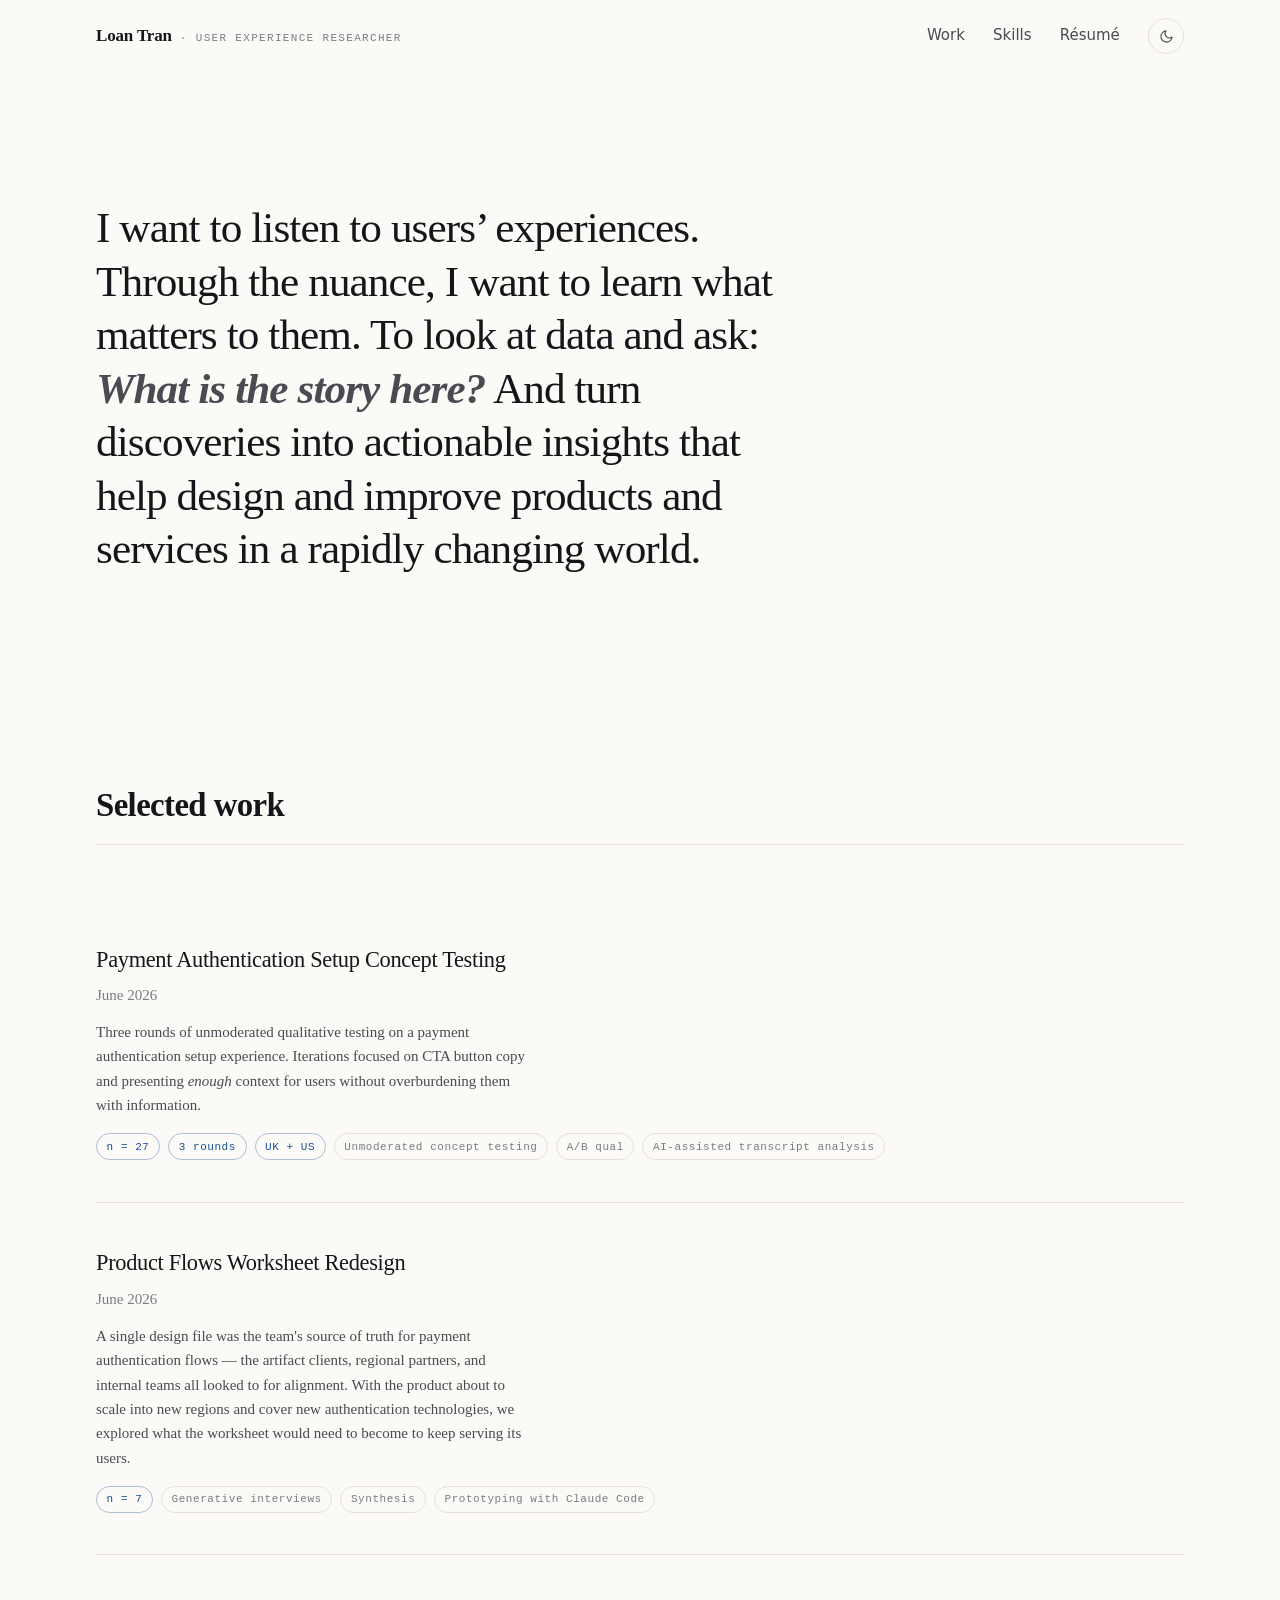
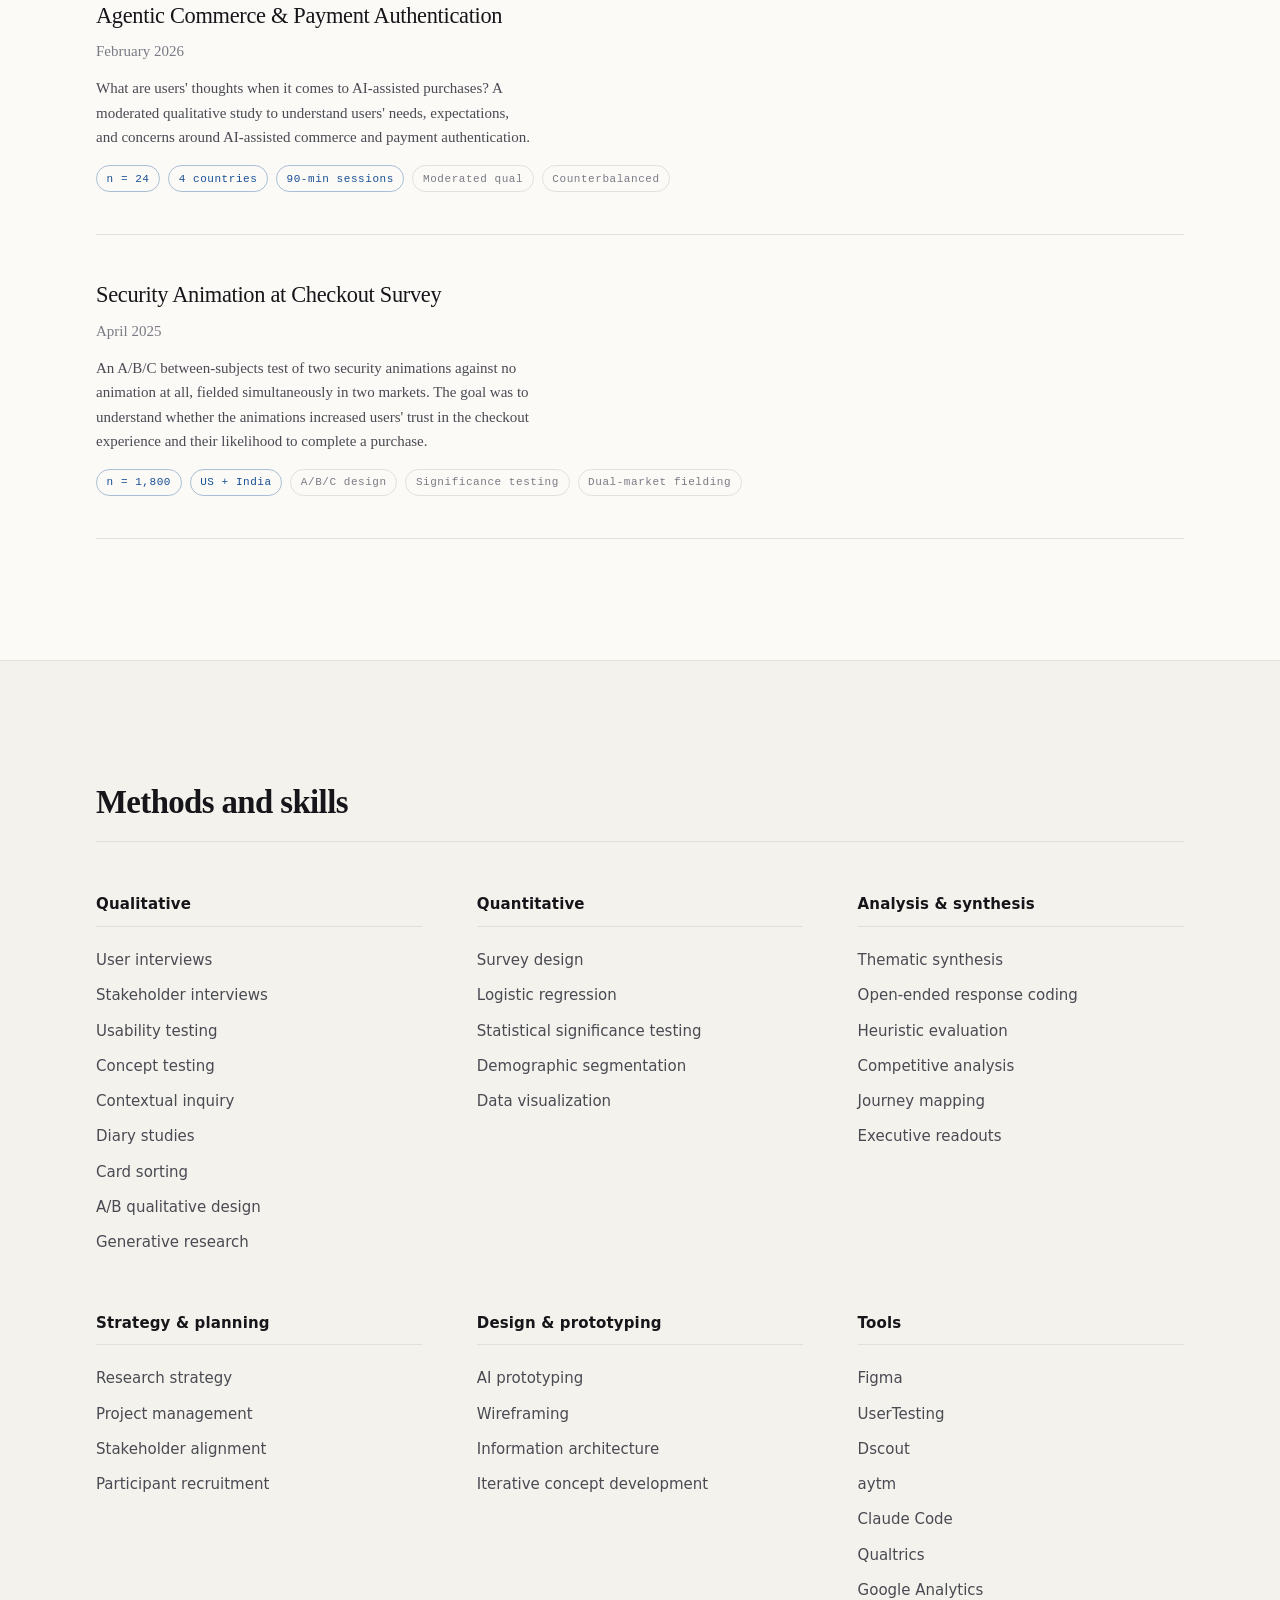
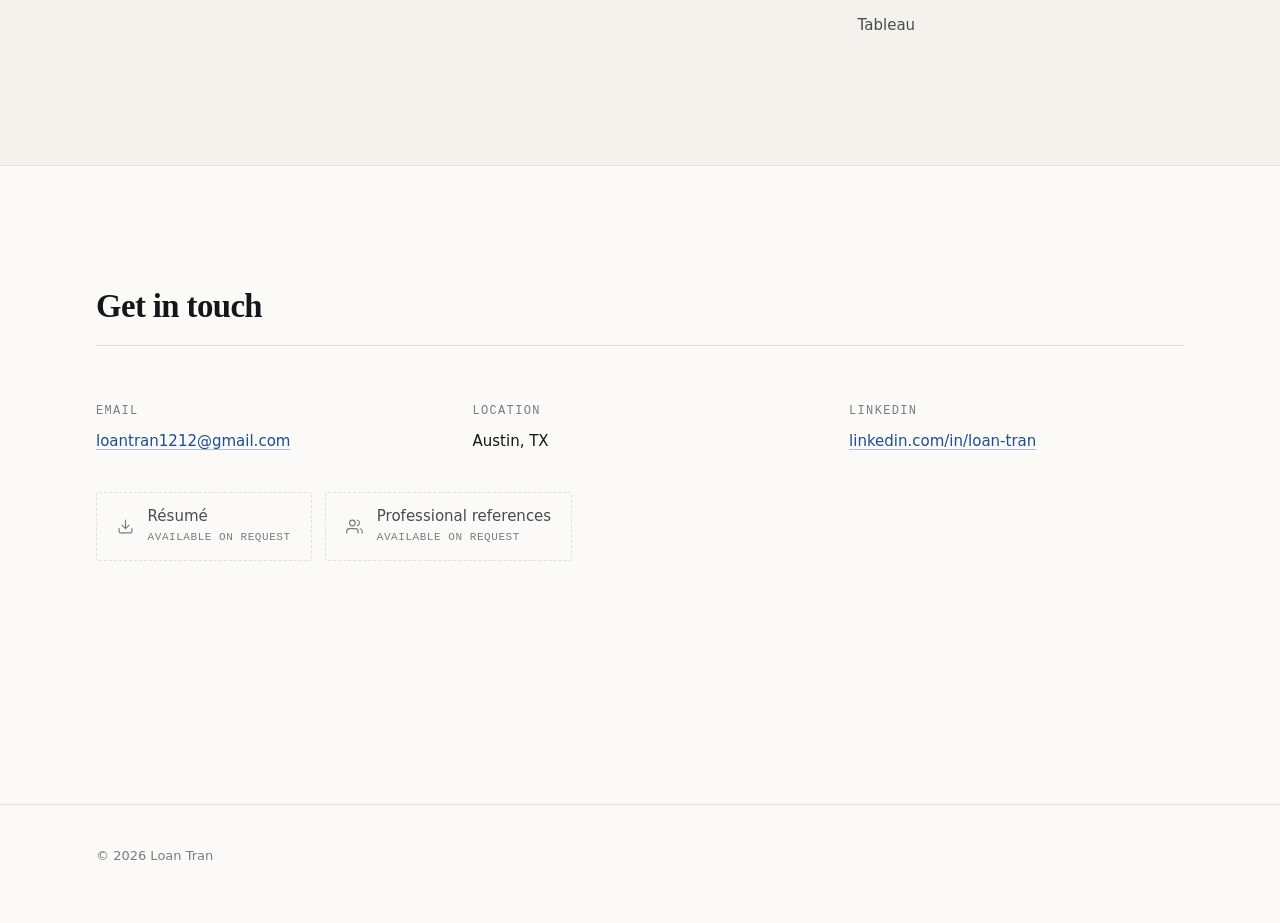
==== index.html @ 32abda62 "Promote v2 to the root and retire the v2 folder The site now serves what was v2. Only two files carr" ====
<!doctype html>
<html lang="en">
<head>
<meta charset="utf-8">
<meta name="viewport" content="width=device-width, initial-scale=1">
<title>Loan Tran — UX Researcher</title>
<meta name="description" content="UX researcher working on payment authentication, consumer trust, and AI-assisted commerce. Selected studies.">
<meta name="robots" content="noindex, nofollow">
<meta name="color-scheme" content="light dark">
<meta property="og:title" content="Loan Tran — UX Researcher">
<meta property="og:description" content="UX researcher working on payment authentication, consumer trust, and AI-assisted commerce.">
<meta property="og:type" content="website">
<link rel="stylesheet" href="assets/css/style.css?v=19">
<script>
  // Applied before first paint so the theme never flashes.
  try {
    var t = localStorage.getItem("portfolio-theme");
    if (t) document.documentElement.setAttribute("data-theme", t);
  } catch (e) {}
</script>
</head>
<body>

<a class="skip-link" href="#main">Skip to content</a>

<header class="site-header">
  <div class="wrap site-header__inner">
    <a class="wordmark" href="index.html">Loan Tran<span>User Experience Researcher</span></a>
    <nav class="site-nav" aria-label="Primary">
      <span class="site-nav__links">
        <a href="#work">Work</a>
        <a href="#skills">Skills</a>
      </span>
      <a class="nav-download" href="#contact">
        Résumé
      </a>
      <button class="theme-toggle" type="button" aria-label="Switch to dark theme">
        <svg class="icon-moon" viewBox="0 0 24 24" fill="none" stroke="currentColor" stroke-width="1.8" stroke-linecap="round" stroke-linejoin="round" aria-hidden="true"><path d="M21 12.79A9 9 0 1 1 11.21 3 7 7 0 0 0 21 12.79z"/></svg>
        <svg class="icon-sun" viewBox="0 0 24 24" fill="none" stroke="currentColor" stroke-width="1.8" stroke-linecap="round" stroke-linejoin="round" aria-hidden="true"><circle cx="12" cy="12" r="4"/><path d="M12 2v2M12 20v2M4.93 4.93l1.41 1.41M17.66 17.66l1.41 1.41M2 12h2M20 12h2M6.34 17.66l-1.41 1.41M19.07 4.93l-1.41 1.41"/></svg>
      </button>
    </nav>
  </div>
</header>

<main id="main">

  <!-- ---------- Hero ---------- -->
  <section class="hero">
    <div class="wrap">
      <h1 class="visually-hidden">Loan Tran — UX Researcher</h1>
      <p class="lede">
        I want to listen to users&rsquo; experiences. Through the nuance, I want
        to learn what matters to them. To look at data and ask:
        <em><strong>What is the story here?</strong></em> And turn discoveries into actionable
        insights that help design and improve products and services in a rapidly
        changing world.
      </p>
    </div>
  </section>


  <!-- ---------- Work ---------- -->
  <section class="section" id="work">
    <div class="wrap">
      <div class="section__head">
        <h2>Selected work</h2>
      </div>

      <ul class="work-list">

        <li class="work-item">
          <a class="work-item__link" href="concept-testing.html">
            <span class="work-item__body">
              <span class="work-item__title">Payment Authentication Setup Concept Testing</span>
              <span class="work-item__date">June 2026</span>
              <span class="work-item__summary">
                Three rounds of unmoderated qualitative testing on a payment authentication setup experience. Iterations focused on CTA button copy and presenting <em>enough</em> context for users without overburdening them with information.
              </span>
              <span class="tag-row">
                <span class="tag tag--scale">n = 27</span>
                <span class="tag tag--scale">3 rounds</span>
                <span class="tag tag--scale">UK + US</span>
                <span class="tag">Unmoderated concept testing</span>
                <span class="tag">A/B qual</span>
                <span class="tag">AI-assisted transcript analysis</span>
              </span>
            </span>
          </a>
        </li>

        <li class="work-item">
          <a class="work-item__link" href="product-flows-worksheet.html">
            <span class="work-item__body">
              <span class="work-item__title">Product Flows Worksheet Redesign</span>
              <span class="work-item__date">June 2026</span>
              <span class="work-item__summary">
                A single design file was the team's source of truth for payment
                authentication flows — the artifact clients, regional partners, and
                internal teams all looked to for alignment. With the product about to
                scale into new regions and cover new authentication technologies, we
                explored what the worksheet would need to become to keep serving its
                users.
              </span>
              <span class="tag-row">
                <span class="tag tag--scale">n = 7</span>
                <span class="tag">Generative interviews</span>
                <span class="tag">Synthesis</span>
                <span class="tag">Prototyping with Claude Code</span>
              </span>
            </span>
          </a>
        </li>

        <li class="work-item">
          <a class="work-item__link" href="agentic-commerce.html">
            <span class="work-item__body">
              <span class="work-item__title">Agentic Commerce &amp; Payment Authentication</span>
              <span class="work-item__date">February 2026</span>
              <span class="work-item__summary">
                What are users' thoughts when it comes to AI-assisted purchases? A moderated qualitative study to understand users' needs, expectations, and concerns around AI-assisted commerce and payment authentication.
              </span>
              <span class="tag-row">
                <span class="tag tag--scale">n = 24</span>
                <span class="tag tag--scale">4 countries</span>
                <span class="tag tag--scale">90-min sessions</span>
                <span class="tag">Moderated qual</span>
                <span class="tag">Counterbalanced</span>
              </span>
            </span>
          </a>
        </li>

        <li class="work-item">
          <a class="work-item__link" href="checkout-animation.html">
            <span class="work-item__body">
              <span class="work-item__title">Security Animation at Checkout Survey</span>
              <span class="work-item__date">April 2025</span>
              <span class="work-item__summary">
                An A/B/C between-subjects test of two security animations against no
                animation at all, fielded simultaneously in two markets. The goal was to understand whether the animations increased users' trust in the checkout experience and their likelihood to complete a purchase.
              </span>
              <span class="tag-row">
                <span class="tag tag--scale">n = 1,800</span>
                <span class="tag tag--scale">US + India</span>
                <span class="tag">A/B/C design</span>
                <span class="tag">Significance testing</span>
                <span class="tag">Dual-market fielding</span>
              </span>
            </span>
          </a>
        </li>

      </ul>
    </div>
  </section>

  <!-- ---------- Approach ---------- -->
  <section class="section section--sunk" id="skills">
    <div class="wrap">
      <div class="section__head">
        <h2>Methods and skills</h2>
      </div>

      <div class="cap-grid">
        <div class="cap-group">
          <h3>Qualitative</h3>
          <ul>
            <li>User interviews</li>
            <li>Stakeholder interviews</li>
            <li>Usability testing</li>
            <li>Concept testing</li>
            <li>Contextual inquiry</li>
            <li>Diary studies</li>
            <li>Card sorting</li>
            <li>A/B qualitative design</li>
            <li>Generative research</li>
          </ul>
        </div>
        <div class="cap-group">
          <h3>Quantitative</h3>
          <ul>
            <li>Survey design</li>
            <li>Logistic regression</li>
            <li>Statistical significance testing</li>
            <li>Demographic segmentation</li>
            <li>Data visualization</li>
          </ul>
        </div>
        <div class="cap-group">
          <h3>Analysis &amp; synthesis</h3>
          <ul>
            <li>Thematic synthesis</li>
            <li>Open-ended response coding</li>
            <li>Heuristic evaluation</li>
            <li>Competitive analysis</li>
            <li>Journey mapping</li>
            <li>Executive readouts</li>
          </ul>
        </div>
        <div class="cap-group">
          <h3>Strategy &amp; planning</h3>
          <ul>
            <li>Research strategy</li>
            <li>Project management</li>
            <li>Stakeholder alignment</li>
            <li>Participant recruitment</li>
          </ul>
        </div>
        <div class="cap-group">
          <h3>Design &amp; prototyping</h3>
          <ul>
            <li>AI prototyping</li>
            <li>Wireframing</li>
            <li>Information architecture</li>
            <li>Iterative concept development</li>
          </ul>
        </div>
        <div class="cap-group">
          <h3>Tools</h3>
          <ul>
            <li>Figma</li>
            <li>UserTesting</li>
            <li>Dscout</li>
            <li>aytm</li>
            <li>Claude Code</li>
            <li>Qualtrics</li>
            <li>Google Analytics</li>
            <li>Tableau</li>
          </ul>
        </div>
      </div>

    </div>
  </section>


  <!-- ---------- Contact ---------- -->
  <section class="section" id="contact">
    <div class="wrap">
      <div class="section__head">
        <h2>Get in touch</h2>
      </div>


      <div class="contact-grid">
        <div class="contact-item">
          <div class="contact-item__key">Email</div>
          <div class="contact-item__val"><a href="mailto:loantran1212@gmail.com">loantran1212@gmail.com</a></div>
        </div>
        <div class="contact-item">
          <div class="contact-item__key">Location</div>
          <div class="contact-item__val">Austin, TX</div>
        </div>
        <div class="contact-item">
          <div class="contact-item__key">LinkedIn</div>
          <div class="contact-item__val"><a href="https://www.linkedin.com/in/loan-tran-957567ab/" target="_blank" rel="noopener">linkedin.com/in/loan-tran</a></div>
        </div>
      </div>

      <div class="downloads">
        <span class="download-link download-link--muted">
          <svg viewBox="0 0 24 24" fill="none" stroke="currentColor" stroke-width="1.7" stroke-linecap="round" stroke-linejoin="round" aria-hidden="true"><path d="M21 15v4a2 2 0 0 1-2 2H5a2 2 0 0 1-2-2v-4M7 10l5 5 5-5M12 15V3"/></svg>
          <span class="download-link__text">
            <span class="download-link__label">Résumé</span>
            <span class="download-link__meta">AVAILABLE ON REQUEST</span>
          </span>
        </span>
        <span class="download-link download-link--muted">
          <svg viewBox="0 0 24 24" fill="none" stroke="currentColor" stroke-width="1.7" stroke-linecap="round" stroke-linejoin="round" aria-hidden="true"><path d="M17 21v-2a4 4 0 0 0-4-4H5a4 4 0 0 0-4 4v2M9 11a4 4 0 1 0 0-8 4 4 0 0 0 0 8M23 21v-2a4 4 0 0 0-3-3.87M16 3.13a4 4 0 0 1 0 7.75"/></svg>
          <span class="download-link__text">
            <span class="download-link__label">Professional references</span>
            <span class="download-link__meta">AVAILABLE ON REQUEST</span>
          </span>
        </span>
      </div>

    </div>
  </section>

</main>

<footer class="site-footer">
  <div class="wrap site-footer__inner">
    <span>© <span id="year">2026</span> Loan Tran</span>
  </div>
</footer>

<script src="assets/js/main.js"></script>
<script>document.getElementById("year").textContent = new Date().getFullYear();</script>
</body>
</html>
---- assets/css/style.css ----
/* ============================================================
   Design research portfolio
   Editorial / research-journal system
   No dependencies, no build step, no webfonts.
   ============================================================ */

/* ---------- 1. Tokens ---------- */

:root {
  color-scheme: light;

  /* Surfaces */
  --paper:        #fbfaf7;
  --surface:      #ffffff;
  --surface-sunk: #f4f2ec;

  /* Ink */
  --ink:          #16161a;
  --ink-2:        #4a4a53;
  --ink-3:        #7b7b85;

  /* Structure */
  --rule:         #e4e0d8;
  --rule-strong:  #cfcabe;

  /* Accent — deep ink blue */
  --accent:       #184f95;
  --accent-hover: #0d366b;
  --accent-wash:  rgba(24, 79, 149, 0.07);
  --accent-ring:  rgba(24, 79, 149, 0.35);

  /* Type */
  --serif: "Iowan Old Style", "Palatino Linotype", Palatino, "Book Antiqua",
           Georgia, "Times New Roman", serif;
  --sans:  system-ui, -apple-system, "Segoe UI", Roboto, Helvetica, Arial, sans-serif;
  --mono:  ui-monospace, SFMono-Regular, "SF Mono", Menlo, Consolas,
           "Liberation Mono", monospace;

  /* Scale — fluid */
  --t-display: clamp(2.6rem, 1.6rem + 4.2vw, 5rem);
  --t-h1:      clamp(2.1rem, 1.4rem + 2.9vw, 3.6rem);
  --t-h2:      clamp(1.5rem, 1.2rem + 1.2vw, 2.05rem);
  --t-h3:      clamp(1.15rem, 1.05rem + 0.45vw, 1.4rem);
  --t-lede:    clamp(1.13rem, 1.03rem + 0.5vw, 1.42rem);
  --t-body:    1.0625rem;
  --t-small:   0.9375rem;
  --t-micro:   0.75rem;

  /* Rhythm */
  --measure:   66ch;
  --gutter:    clamp(1.25rem, 0.6rem + 3vw, 3.5rem);
  --section-y: clamp(3.5rem, 2rem + 7vw, 8rem);

  --radius:    3px;
  --ease:      cubic-bezier(0.22, 0.61, 0.36, 1);
}

@media (prefers-color-scheme: dark) {
  :root:where(:not([data-theme="light"])) {
    color-scheme: dark;
    --paper:        #121317;
    --surface:      #191a1f;
    --surface-sunk: #1f2027;
    --ink:          #eceae4;
    --ink-2:        #adadb6;
    --ink-3:        #80808b;
    --rule:         #2a2c33;
    --rule-strong:  #3c3f48;
    --accent:       #86b6ef;
    --accent-hover: #b7d3f6;
    --accent-wash:  rgba(134, 182, 239, 0.10);
    --accent-ring:  rgba(134, 182, 239, 0.45);
  }
}

:root[data-theme="dark"] {
  color-scheme: dark;
  --paper:        #121317;
  --surface:      #191a1f;
  --surface-sunk: #1f2027;
  --ink:          #eceae4;
  --ink-2:        #adadb6;
  --ink-3:        #80808b;
  --rule:         #2a2c33;
  --rule-strong:  #3c3f48;
  --accent:       #86b6ef;
  --accent-hover: #b7d3f6;
  --accent-wash:  rgba(134, 182, 239, 0.10);
  --accent-ring:  rgba(134, 182, 239, 0.45);
}

/* ---------- 2. Reset & base ---------- */

*, *::before, *::after { box-sizing: border-box; }

html {
  -webkit-text-size-adjust: 100%;
  scroll-behavior: smooth;
  scroll-padding-top: 6rem;
}

body {
  margin: 0;
  background: var(--paper);
  color: var(--ink);
  font-family: var(--serif);
  font-size: var(--t-body);
  line-height: 1.68;
  -webkit-font-smoothing: antialiased;
  -moz-osx-font-smoothing: grayscale;
  text-rendering: optimizeLegibility;
}

img, svg { max-width: 100%; height: auto; display: block; }

h1, h2, h3, h4 {
  font-family: var(--serif);
  font-weight: 600;
  line-height: 1.16;
  letter-spacing: -0.014em;
  margin: 0;
  text-wrap: balance;
}

p { margin: 0 0 1.15em; }
p:last-child { margin-bottom: 0; }

a {
  color: var(--accent);
  text-decoration-thickness: 1px;
  text-underline-offset: 0.18em;
  transition: color 0.18s var(--ease);
}
a:hover { color: var(--accent-hover); }

:focus-visible {
  outline: 2px solid var(--accent);
  outline-offset: 3px;
  border-radius: 2px;
}

::selection { background: var(--accent-wash); }

hr {
  border: 0;
  border-top: 1px solid var(--rule);
  margin: var(--section-y) 0;
}

/* ---------- 3. Layout primitives ---------- */

.wrap {
  width: 100%;
  max-width: 74rem;
  margin-inline: auto;
  padding-inline: var(--gutter);
}

.wrap--narrow { max-width: 48rem; }

.measure { max-width: var(--measure); }

.skip-link {
  position: absolute;
  left: -9999px;
  top: 0;
  z-index: 100;
  background: var(--ink);
  color: var(--paper);
  padding: 0.75rem 1.25rem;
  font-family: var(--sans);
  font-size: var(--t-small);
  text-decoration: none;
}
.skip-link:focus {
  left: 1rem;
  top: 1rem;
  color: var(--paper);
}

/* ---------- 4. Utility type ---------- */

.statement {
  font-size: var(--t-lede);
  line-height: 1.45;
  color: var(--ink);
  max-width: 44ch;
  margin-block: 1.75rem;
}

.lede {
  font-size: var(--t-lede);
  line-height: 1.52;
  color: var(--ink-2);
  letter-spacing: -0.006em;
}

.sans { font-family: var(--sans); }

.note {
  font-family: var(--sans);
  font-size: var(--t-small);
  line-height: 1.6;
  color: var(--ink-3);
}

/* ---------- 5. Site header ---------- */

.site-header {
  position: sticky;
  top: 0;
  z-index: 50;
  background: color-mix(in srgb, var(--paper) 88%, transparent);
  backdrop-filter: saturate(180%) blur(14px);
  -webkit-backdrop-filter: saturate(180%) blur(14px);
  border-bottom: 1px solid transparent;
  transition: border-color 0.25s var(--ease);
}
.site-header[data-scrolled="true"] { border-bottom-color: var(--rule); }

.site-header__inner {
  display: flex;
  align-items: center;
  justify-content: space-between;
  gap: 1.5rem;
  min-height: 4.5rem;
}

.wordmark {
  display: inline-flex;
  align-items: baseline;
  gap: 0.5rem;
  line-height: 1.15;
  font-family: var(--serif);
  font-size: 1.0625rem;
  font-weight: 600;
  letter-spacing: -0.01em;
  color: var(--ink);
  text-decoration: none;
  white-space: nowrap;
}
.wordmark:hover { color: var(--ink); }
.wordmark span {
  font-family: var(--mono);
  font-size: 0.6875rem;
  letter-spacing: 0.12em;
  text-transform: uppercase;
  color: var(--ink-3);
  font-weight: 500;
  white-space: nowrap;
}
.wordmark span::before {
  content: "\00B7";
  margin-right: 0.5rem;
}

/* Stacks on narrow screens so the header does not overflow. */
@media (max-width: 34rem) {
  .wordmark {
    flex-direction: column;
    align-items: flex-start;
    gap: 0.3rem;
  }
  .wordmark span::before { content: none; }
}

.site-nav {
  display: flex;
  align-items: center;
  gap: clamp(1rem, 2.2vw, 2rem);
}

.site-nav a {
  font-family: var(--sans);
  font-size: var(--t-small);
  color: var(--ink-2);
  text-decoration: none;
  padding: 0.35rem 0;
  position: relative;
}
.site-nav a::after {
  content: "";
  position: absolute;
  left: 0; right: 0; bottom: 0;
  height: 1px;
  background: var(--accent);
  transform: scaleX(0);
  transform-origin: left;
  transition: transform 0.24s var(--ease);
}
.site-nav a:hover { color: var(--ink); }
.site-nav a:hover::after { transform: scaleX(1); }
.site-nav a[aria-current="page"] { color: var(--ink); }
.site-nav a[aria-current="page"]::after { transform: scaleX(1); }

/* Résumé download — stays visible when the section links collapse on mobile */
.site-nav a.nav-download {
  display: inline-flex;
  align-items: center;
  gap: 0.4rem;
  white-space: nowrap;
}
.site-nav a.nav-download svg {
  width: 13px;
  height: 13px;
  opacity: 0.7;
  flex-shrink: 0;
}

.theme-toggle {
  appearance: none;
  background: transparent;
  border: 1px solid var(--rule);
  border-radius: 999px;
  width: 2.25rem;
  height: 2.25rem;
  display: inline-grid;
  place-items: center;
  cursor: pointer;
  color: var(--ink-2);
  transition: border-color 0.18s var(--ease), color 0.18s var(--ease);
  flex-shrink: 0;
}
.theme-toggle:hover { border-color: var(--rule-strong); color: var(--ink); }
.theme-toggle svg { width: 15px; height: 15px; }
.theme-toggle .icon-sun { display: none; }
:root[data-theme="dark"] .theme-toggle .icon-sun { display: block; }
:root[data-theme="dark"] .theme-toggle .icon-moon { display: none; }
@media (prefers-color-scheme: dark) {
  :root:where(:not([data-theme="light"])) .theme-toggle .icon-sun { display: block; }
  :root:where(:not([data-theme="light"])) .theme-toggle .icon-moon { display: none; }
}

/* Lets the links participate in .site-nav's flex layout without an extra box. */
.site-nav__links { display: contents; }

@media (max-width: 40rem) {
  .site-nav__links { display: none; }
}

/* ---------- 6. Hero ---------- */

.hero {
  padding-top: clamp(3.5rem, 2rem + 8vw, 8rem);
  padding-bottom: clamp(3rem, 2rem + 5vw, 5.5rem);
}

.hero h1 {
  font-size: var(--t-display);
  letter-spacing: -0.028em;
  line-height: 1.03;
  max-width: 17ch;
  margin-bottom: 1.6rem;
}

/* The hero has no visible headline — the purpose statement carries it,
   so it steps up to display scale. */
.hero .lede {
  max-width: 32ch;
  font-size: clamp(1.6rem, 1.1rem + 2.1vw, 2.7rem);
  line-height: 1.24;
  letter-spacing: -0.021em;
  color: var(--ink);
  text-wrap: pretty;
}
.hero .lede em {
  font-style: italic;
  color: var(--ink-2);
}

@media (max-width: 40rem) {
  .hero .lede { max-width: 20ch; }
}

/* Available to assistive tech, absent from the visual design. */
.visually-hidden {
  position: absolute;
  width: 1px;
  height: 1px;
  margin: -1px;
  padding: 0;
  overflow: hidden;
  clip: rect(0 0 0 0);
  clip-path: inset(50%);
  white-space: nowrap;
  border: 0;
}

.hero__meta {
  display: flex;
  flex-wrap: wrap;
  gap: 0.6rem 1.5rem;
  margin-top: 2.5rem;
  font-family: var(--sans);
  font-size: var(--t-small);
  color: var(--ink-3);
}
.hero__meta > * {
  display: inline-flex;
  align-items: center;
  gap: 0.5rem;
}

.status-dot {
  width: 7px; height: 7px;
  border-radius: 50%;
  background: var(--accent);
  flex-shrink: 0;
}

/* ---------- 7. Section scaffolding ---------- */

.section { padding-block: var(--section-y); }
.section--sunk {
  background: var(--surface-sunk);
  border-block: 1px solid var(--rule);
}

.section__head {
  display: flex;
  align-items: baseline;
  justify-content: space-between;
  gap: 1.5rem;
  padding-bottom: 1.25rem;
  border-bottom: 1px solid var(--rule);
  margin-bottom: clamp(2rem, 1rem + 3vw, 3.5rem);
}

.section__head h2 {
  font-size: var(--t-h2);
  letter-spacing: -0.018em;
}


/* ---------- 8. Work index ---------- */

.work-list {
  list-style: none;
  margin: 0;
  padding: 0;
}

.work-item { border-bottom: 1px solid var(--rule); }

.work-item__link {
  display: block;
  padding: clamp(1.6rem, 1rem + 2vw, 2.6rem) 0;
  text-decoration: none;
  color: inherit;
  transition: background-color 0.22s var(--ease);
  position: relative;
}
.work-item__link::before {
  content: "";
  position: absolute;
  inset: 0 calc(var(--gutter) * -0.5);
  background: var(--accent-wash);
  opacity: 0;
  transition: opacity 0.22s var(--ease);
  pointer-events: none;
  border-radius: var(--radius);
}
.work-item__link:hover::before { opacity: 1; }

.work-item__body { position: relative; min-width: 0; }

.work-item__title {
  display: block;
  font-size: var(--t-h3);
  letter-spacing: -0.014em;
  margin-bottom: 0.5rem;
  transition: color 0.18s var(--ease);
}
.work-item__link:hover .work-item__title { color: var(--accent); }

.work-item__title:has(+ .work-item__date) { margin-bottom: 0.3rem; }

.work-item__date {
  display: block;
  font-family: var(--serif);
  font-size: var(--t-small);
  color: var(--ink-3);
  margin-bottom: 0.75rem;
}

.work-item__summary {
  display: block;
  color: var(--ink-2);
  font-size: var(--t-small);
  line-height: 1.62;
  max-width: 58ch;
  margin-bottom: 1rem;
}

.tag-row {
  display: flex;
  flex-wrap: wrap;
  gap: 0.4rem 0.5rem;
}

.tag {
  font-family: var(--mono);
  font-size: 0.6875rem;
  letter-spacing: 0.05em;
  color: var(--ink-3);
  border: 1px solid var(--rule);
  border-radius: 999px;
  padding: 0.2rem 0.6rem;
  white-space: nowrap;
}
.tag--scale {
  color: var(--accent);
  border-color: var(--accent-ring);
}

/* ---------- 9. Scope figures (stat tiles) ---------- */

.scope-row {
  display: grid;
  grid-template-columns: repeat(auto-fit, minmax(11rem, 1fr));
  gap: 1px;
  background: var(--rule);
  border: 1px solid var(--rule);
  border-radius: var(--radius);
  overflow: hidden;
}

.scope-tile {
  background: var(--paper);
  padding: clamp(1.25rem, 1rem + 1vw, 1.9rem);
}

.scope-tile__value {
  font-family: var(--sans);
  font-size: clamp(1.7rem, 1.3rem + 1.6vw, 2.4rem);
  font-weight: 600;
  line-height: 1.05;
  letter-spacing: -0.028em;
  color: var(--ink);
  margin-bottom: 0.45rem;
}

.scope-tile__label {
  font-family: var(--sans);
  font-size: var(--t-small);
  line-height: 1.45;
  color: var(--ink-3);
}

/* ---------- 10. Capability columns ---------- */

.cap-grid {
  display: grid;
  grid-template-columns: repeat(auto-fit, minmax(15rem, 1fr));
  gap: clamp(2rem, 1rem + 3vw, 3.5rem);
}

.cap-group h3 {
  font-family: var(--sans);
  font-size: var(--t-small);
  font-weight: 600;
  letter-spacing: 0.01em;
  color: var(--ink);
  padding-bottom: 0.75rem;
  margin-bottom: 1rem;
  border-bottom: 1px solid var(--rule);
}

.cap-group ul {
  list-style: none;
  margin: 0;
  padding: 0;
  font-family: var(--sans);
  font-size: var(--t-small);
  line-height: 1.5;
  color: var(--ink-2);
}
.cap-group li { padding-block: 0.4rem; }

/* ---------- 11. Case study page ---------- */

.study-header {
  padding-top: clamp(3.5rem, 2rem + 6vw, 7rem);
  padding-bottom: clamp(2rem, 1.5rem + 3vw, 3.5rem);
}

.study-header h1 {
  font-size: var(--t-h1);
  letter-spacing: -0.026em;
  max-width: 20ch;
  margin-bottom: 1.4rem;
}

.study-header h1:has(+ .study-date) { margin-bottom: 0.6rem; }

.study-date {
  font-family: var(--serif);
  font-size: var(--t-body);
  color: var(--ink-3);
  margin: 0 0 1.4rem;
}

.study-header .lede { max-width: 58ch; }

/* Spec table */
.spec {
  display: grid;
  grid-template-columns: repeat(auto-fit, minmax(13rem, 1fr));
  gap: 1px;
  background: var(--rule);
  border-block: 1px solid var(--rule);
  margin-block: clamp(2.5rem, 1.5rem + 3vw, 4rem);
}

.spec__cell {
  background: var(--paper);
  padding: 1.15rem clamp(0.9rem, 2vw, 1.5rem) 1.25rem;
}
.spec__cell:first-child { padding-left: 0; }

.spec__key {
  font-family: var(--mono);
  font-size: var(--t-micro);
  letter-spacing: 0.11em;
  text-transform: uppercase;
  color: var(--ink-3);
  margin-bottom: 0.5rem;
}

.spec__val {
  font-family: var(--sans);
  font-size: var(--t-small);
  line-height: 1.5;
  color: var(--ink);
}

.round-split {
  list-style: none;
  margin: 0.95rem 0 0;
  padding: 0;
  font-family: var(--sans);
  font-size: var(--t-small);
  line-height: 1.5;
  color: var(--ink);
}
.round-split li {
  display: flex;
  gap: 0.5rem;
}
.round-split span {
  color: var(--ink);
  min-width: 1.5rem;
}

@media (max-width: 34rem) {
  .spec__cell:first-child { padding-left: clamp(0.9rem, 2vw, 1.5rem); }
}

/* Body prose */
.prose { max-width: var(--measure); }

.prose h2 {
  font-size: var(--t-h2);
  letter-spacing: -0.018em;
  margin-top: clamp(3rem, 2rem + 3vw, 4.5rem);
  margin-bottom: 1.1rem;
}
.prose h2:first-child { margin-top: 0; }

.prose h3 {
  font-size: var(--t-h3);
  letter-spacing: -0.012em;
  margin-top: 2.4rem;
  margin-bottom: 0.7rem;
}

.prose > p { color: var(--ink-2); }
.prose > p strong { color: var(--ink); font-weight: 600; }

.prose ul, .prose ol {
  color: var(--ink-2);
  padding-left: 1.15rem;
  margin: 0 0 1.3em;
}
.prose li { margin-bottom: 0.55em; padding-left: 0.25rem; }
.prose li::marker { color: var(--ink-3); }

/* Findings */
.finding {
  border-top: 1px solid var(--rule);
  padding-top: 1.5rem;
  margin-top: 1.75rem;
}
.finding:first-of-type { margin-top: 2rem; }

.finding__head {
  display: flex;
  align-items: baseline;
  gap: 0.85rem;
  margin-bottom: 0.7rem;
}

.finding__num {
  font-family: var(--mono);
  font-size: var(--t-micro);
  letter-spacing: 0.1em;
  color: var(--ink-3);
  flex-shrink: 0;
  padding-top: 0.15rem;
}

.finding__title {
  font-size: 1.075rem;
  font-weight: 600;
  letter-spacing: -0.01em;
  line-height: 1.35;
}

.finding p {
  color: var(--ink-2);
  font-size: var(--t-small);
  line-height: 1.65;
}

.consensus {
  display: inline-block;
  font-family: var(--mono);
  font-size: 0.6875rem;
  letter-spacing: 0.06em;
  color: var(--ink-3);
  border: 1px solid var(--rule);
  border-radius: 999px;
  padding: 0.15rem 0.55rem;
  margin-top: 0.3rem;
}

/* Callout */
.callout {
  border-left: 2px solid var(--accent);
  background: var(--accent-wash);
  padding: 1.3rem 1.5rem;
  margin-block: 2rem;
  border-radius: 0 var(--radius) var(--radius) 0;
}
.callout p {
  font-size: var(--t-small);
  line-height: 1.62;
  color: var(--ink-2);
}
.callout p:first-child { margin-top: 0; }
.callout strong { color: var(--ink); }

/* Method card */
.method-card {
  border: 1px solid var(--rule);
  border-radius: var(--radius);
  padding: clamp(1.3rem, 1rem + 1.2vw, 1.9rem);
  margin-block: 2rem;
  background: var(--surface);
}
.method-card h3 {
  margin-top: 0;
  font-family: var(--sans);
  font-size: var(--t-small);
  font-weight: 600;
  letter-spacing: 0.02em;
  text-transform: uppercase;
  color: var(--ink-3);
  margin-bottom: 0.9rem;
}
.method-card p, .method-card li {
  font-size: var(--t-small);
  line-height: 1.62;
  color: var(--ink-2);
}
.method-card > :last-child { margin-bottom: 0; }

/* Scenario cards — reflow to a single column on narrow screens */
.scenarios {
  display: grid;
  grid-template-columns: repeat(3, 1fr);
  gap: clamp(0.75rem, 1.5vw, 1.25rem);
  margin-block: 2rem 0.9rem;
}

.scenario {
  border: 1px solid var(--rule);
  border-radius: var(--radius);
  background: var(--surface);
  padding: clamp(1.1rem, 0.9rem + 0.8vw, 1.5rem);
}

.scenario svg {
  height: 46px;
  width: auto;
  margin-bottom: 1.1rem;
}

.scenario__key {
  font-family: var(--mono);
  font-size: var(--t-micro);
  letter-spacing: 0.11em;
  text-transform: uppercase;
  color: var(--ink-3);
  margin-bottom: 0.45rem;
}

.scenario__title {
  font-family: var(--serif);
  font-size: 0.975rem;
  font-weight: 600;
  line-height: 1.3;
  letter-spacing: -0.01em;
  margin-bottom: 0.45rem;
}

.scenario p {
  font-size: 0.875rem;
  line-height: 1.58;
  color: var(--ink-2);
  margin: 0;
}

.scenarios__caption { margin-bottom: 1.15em; }

@media (max-width: 46rem) {
  .scenarios { grid-template-columns: 1fr; }
}

/* Iteration list */
.iterations {
  list-style: none;
  padding: 0;
  margin: 2rem 0;
  border-top: 1px solid var(--rule);
}
.iterations li {
  border-bottom: 1px solid var(--rule);
  padding: 1.15rem 0;
  display: grid;
  grid-template-columns: 4.5rem 1fr;
  gap: 1.25rem;
  margin: 0;
}
.iterations dt, .iterations .it-key {
  font-family: var(--mono);
  font-size: var(--t-micro);
  letter-spacing: 0.09em;
  text-transform: uppercase;
  color: var(--accent);
  padding-top: 0.28rem;
}
.iterations .it-body { font-size: var(--t-small); line-height: 1.6; color: var(--ink-2); }
.iterations .it-body strong { color: var(--ink); font-weight: 600; display: block; margin-bottom: 0.3rem; }

@media (max-width: 34rem) {
  .iterations li { grid-template-columns: 1fr; gap: 0.4rem; }
}

/* ---------- 11b. Schematic figures ---------- */

.figure {
  margin: 1.6rem 0;
}
.figure svg {
  width: 100%;
  height: auto;
  border-radius: var(--radius);
}
.figure figcaption {
  font-family: var(--sans);
  font-size: 0.8125rem;
  line-height: 1.5;
  color: var(--ink-3);
  margin-top: 0.7rem;
}

/* ---------- 12. Confidentiality note ---------- */

.confidential {
  border: 1px solid var(--rule);
  border-radius: var(--radius);
  padding: 1.15rem 1.35rem;
  margin-top: clamp(3rem, 2rem + 3vw, 4.5rem);
  background: var(--surface-sunk);
}
.confidential p {
  font-family: var(--sans);
  font-size: 0.8125rem;
  line-height: 1.6;
  color: var(--ink-3);
  margin: 0;
}

/* ---------- 13. Pager ---------- */

.pager {
  display: grid;
  grid-template-columns: 1fr 1fr;
  gap: 1px;
  background: var(--rule);
  border-block: 1px solid var(--rule);
  margin-top: var(--section-y);
}

.pager__link {
  background: var(--paper);
  padding: clamp(1.4rem, 1rem + 1.5vw, 2.2rem) clamp(1rem, 2vw, 1.75rem);
  text-decoration: none;
  color: inherit;
  transition: background-color 0.2s var(--ease);
}
.pager__link:hover { background: var(--surface-sunk); }
.pager__link--next { text-align: right; }
.pager__dir {
  font-family: var(--mono);
  font-size: var(--t-micro);
  letter-spacing: 0.11em;
  text-transform: uppercase;
  color: var(--ink-3);
  margin-bottom: 0.5rem;
}
.pager__title {
  font-size: 1rem;
  font-weight: 600;
  letter-spacing: -0.01em;
  line-height: 1.35;
  transition: color 0.18s var(--ease);
}
.pager__link:hover .pager__title { color: var(--accent); }
.pager__link--empty { pointer-events: none; }

@media (max-width: 34rem) {
  .pager { grid-template-columns: 1fr; }
  .pager__link--next { text-align: left; }
}

/* ---------- 14. Contact ---------- */

.contact-grid {
  display: grid;
  grid-template-columns: repeat(auto-fit, minmax(13rem, 1fr));
  gap: clamp(1.5rem, 1rem + 2vw, 3rem);
  margin-top: 2.5rem;
}

.contact-item__key {
  font-family: var(--mono);
  font-size: var(--t-micro);
  letter-spacing: 0.11em;
  text-transform: uppercase;
  color: var(--ink-3);
  margin-bottom: 0.55rem;
}
.contact-item__val {
  font-family: var(--sans);
  font-size: var(--t-small);
  line-height: 1.5;
}
.contact-item__val a { text-decoration-color: var(--accent-ring); }

/* ---------- 14b. Downloads ---------- */

.downloads {
  display: flex;
  flex-wrap: wrap;
  gap: 0.85rem;
  margin-top: 2.5rem;
}

.download-link {
  display: inline-flex;
  align-items: center;
  gap: 0.85rem;
  padding: 0.85rem 1.25rem;
  border: 1px solid var(--rule-strong);
  border-radius: var(--radius);
  background: var(--paper);
  text-decoration: none;
  color: inherit;
  transition: border-color 0.18s var(--ease), background-color 0.18s var(--ease);
}
.download-link:hover {
  border-color: var(--accent);
  background: var(--accent-wash);
  color: inherit;
}
.download-link svg {
  width: 17px;
  height: 17px;
  color: var(--accent);
  flex-shrink: 0;
}
.download-link__text { display: flex; flex-direction: column; gap: 0.1rem; }
.download-link__label {
  font-family: var(--sans);
  font-size: var(--t-small);
  font-weight: 600;
  color: var(--ink);
  line-height: 1.3;
}
.download-link__meta {
  font-family: var(--mono);
  font-size: 0.6875rem;
  letter-spacing: 0.05em;
  color: var(--ink-3);
}

/* Non-downloadable counterpart — same shape, no link affordance */
.download-link--muted {
  border-style: dashed;
  border-color: var(--rule);
  cursor: default;
}
.download-link--muted svg { color: var(--ink-3); }
.download-link--muted .download-link__label { color: var(--ink-2); font-weight: 500; }

/* ---------- 15. Footer ---------- */

.site-footer {
  border-top: 1px solid var(--rule);
  padding-block: 2.5rem 3.5rem;
  margin-top: var(--section-y);
}
.site-footer__inner {
  display: flex;
  flex-wrap: wrap;
  align-items: center;
  justify-content: space-between;
  gap: 1rem 2rem;
  font-family: var(--sans);
  font-size: 0.8125rem;
  color: var(--ink-3);
}

/* ---------- 16. Motion & print ---------- */

@media (prefers-reduced-motion: reduce) {
  html { scroll-behavior: auto; }
  *, *::before, *::after {
    animation-duration: 0.01ms !important;
    animation-iteration-count: 1 !important;
    transition-duration: 0.01ms !important;
  }
}

@media print {
  :root {
    --paper: #fff; --surface: #fff; --surface-sunk: #fff;
    --ink: #000; --ink-2: #222; --ink-3: #555;
    --rule: #ccc; --accent: #000;
  }
  .site-header, .pager, .theme-toggle, .skip-link { display: none !important; }
  body { font-size: 11pt; line-height: 1.5; }
  a { text-decoration: none; color: #000; }
  .prose h2 { break-after: avoid; }
  .finding, .method-card, .callout { break-inside: avoid; }
  .work-item__link::before { display: none; }
}

/* ============================================================
   17. Study-design visuals
   Charts that map how each study was built. Palette is the
   validated data-viz set, snapped to this site's blue ramp:
     categorical  slots 1–3 (blue / orange / aqua)
     ordinal      one-hue blue ramp, anchor flips in dark
   Validated with validate_palette.py against #ffffff (light)
   and #191a1f (dark). Light-mode aqua sits at 2.82:1, so every
   categorical mark carries a visible label and a table view.
   ============================================================ */

.viz {
  /* categorical — identity */
  --s1: #2a78d6;
  --s2: #eb6834;
  --s3: #1baf7a;
  --s1-wash: rgba(42, 120, 214, 0.10);
  --s2-wash: rgba(235, 104, 52, 0.10);
  --s3-wash: rgba(27, 175, 122, 0.10);

  /* ordinal — order, light → dark */
  --ord-1: #86b6ef;
  --ord-2: #2a78d6;
  --ord-3: #184f95;

  /* chart chrome */
  --viz-surface: var(--surface);
  --viz-neutral: #8f8f99;
  --viz-neutral-wash: rgba(143, 143, 153, 0.10);

  border: 1px solid var(--rule);
  border-radius: var(--radius);
  background: var(--surface);
  padding: clamp(1.3rem, 1rem + 1.4vw, 2.1rem);
  margin-block: 1.5rem;
}

@media (prefers-color-scheme: dark) {
  :root:where(:not([data-theme="light"])) .viz {
    --s1: #3987e5;
    --s2: #d95926;
    --s3: #199e70;
    --s1-wash: rgba(57, 135, 229, 0.14);
    --s2-wash: rgba(217, 89, 38, 0.14);
    --s3-wash: rgba(25, 158, 112, 0.14);
    --ord-1: #184f95;
    --ord-2: #2a78d6;
    --ord-3: #86b6ef;
    --viz-neutral: #7c7c86;
    --viz-neutral-wash: rgba(124, 124, 134, 0.14);
  }
}

:root[data-theme="dark"] .viz {
  --s1: #3987e5;
  --s2: #d95926;
  --s3: #199e70;
  --s1-wash: rgba(57, 135, 229, 0.14);
  --s2-wash: rgba(217, 89, 38, 0.14);
  --s3-wash: rgba(25, 158, 112, 0.14);
  --ord-1: #184f95;
  --ord-2: #2a78d6;
  --ord-3: #86b6ef;
  --viz-neutral: #7c7c86;
  --viz-neutral-wash: rgba(124, 124, 134, 0.14);
}

/* ---- card furniture ---- */

.viz__eyebrow {
  font-family: var(--mono);
  font-size: var(--t-micro);
  letter-spacing: 0.11em;
  text-transform: uppercase;
  color: var(--ink-3);
  margin-bottom: 0.5rem;
}

.viz__title {
  font-family: var(--serif);
  font-size: var(--t-h3);
  font-weight: 600;
  letter-spacing: -0.012em;
  margin-bottom: 0.5rem;
}

.viz__sub {
  font-family: var(--sans);
  font-size: var(--t-small);
  line-height: 1.6;
  color: var(--ink-2);
  max-width: 62ch;
  margin-bottom: 1.5rem;
}

.viz__figure { margin: 0; }
.viz__figure svg { width: 100%; height: auto; overflow: visible; }

.viz__caption {
  font-family: var(--sans);
  font-size: 0.8125rem;
  line-height: 1.55;
  color: var(--ink-3);
  margin-top: 1rem;
  max-width: 68ch;
}

/* ---- shared SVG type & chrome ---- */

.viz svg text { fill: var(--ink-2); }

.viz svg .k {
  font-family: var(--mono);
  font-size: 9px;
  letter-spacing: 0.09em;
  fill: var(--ink-3);
}
.viz svg .k--accent { fill: var(--accent); }

.viz svg .lbl {
  font-family: var(--sans);
  font-size: 11px;
  fill: var(--ink-2);
}
.viz svg .lbl--strong { fill: var(--ink); font-weight: 600; }
.viz svg .lbl--sm { font-size: 9.5px; }

.viz svg .val {
  font-family: var(--sans);
  font-size: 12.5px;
  font-weight: 600;
  fill: var(--ink);
}

.viz svg .axis { stroke: var(--rule-strong); stroke-width: 1; fill: none; }
.viz svg .grid { stroke: var(--rule); stroke-width: 1; fill: none; }
.viz svg .box  { fill: var(--surface); stroke: var(--rule); }
.viz svg .box--sunk { fill: var(--surface-sunk); stroke: var(--rule); }
.viz svg .flow { stroke: var(--rule-strong); stroke-width: 1.2; fill: none;
                 stroke-linecap: round; stroke-linejoin: round; }

/* ---- legend ---- */

.viz-legend {
  display: flex;
  flex-wrap: wrap;
  gap: 0.4rem 1.35rem;
  margin-bottom: 1.15rem;
  font-family: var(--sans);
  font-size: 0.8125rem;
  color: var(--ink-2);
  list-style: none;
  padding: 0;
}
.viz-legend li { display: flex; align-items: center; gap: 0.45rem; }
.viz-legend i {
  width: 11px;
  height: 11px;
  border-radius: 2px;
  background: var(--swatch, var(--s1));
  flex: none;
}
.viz-legend i.is-line {
  width: 14px;
  height: 2px;
  border-radius: 1px;
}

/* ---- table view ---- */

.viz-table { margin-top: 1.35rem; }
.viz-table > summary {
  font-family: var(--sans);
  font-size: 0.8125rem;
  color: var(--ink-3);
  cursor: pointer;
  padding: 0.3rem 0;
  list-style: none;
}
.viz-table > summary::-webkit-details-marker { display: none; }
.viz-table > summary::before {
  content: "＋ ";
  font-family: var(--mono);
  color: var(--ink-3);
}
.viz-table[open] > summary::before { content: "－ "; }
.viz-table > summary:hover { color: var(--ink); }

.viz-table__scroll { overflow-x: auto; margin-top: 0.65rem; }

.viz-table table {
  width: 100%;
  border-collapse: collapse;
  font-family: var(--sans);
  font-size: 0.8125rem;
  line-height: 1.5;
}
.viz-table th, .viz-table td {
  text-align: left;
  padding: 0.5rem 0.9rem 0.5rem 0;
  border-bottom: 1px solid var(--rule);
  vertical-align: top;
  color: var(--ink-2);
}
.viz-table th {
  font-weight: 600;
  color: var(--ink-3);
  font-size: var(--t-micro);
  letter-spacing: 0.06em;
  text-transform: uppercase;
  white-space: nowrap;
}
.viz-table td.num { font-variant-numeric: tabular-nums; color: var(--ink); }

/* ---- hover / focus layer ---- */

.viz [data-tip] { cursor: default; }
.viz [data-tip]:focus:not(:focus-visible) { outline: none; }
.viz [data-tip]:is(:hover, :focus-visible) .hit-lift {
  stroke: var(--ink);
  stroke-width: 1.4;
}

.viz-tip {
  position: fixed;
  z-index: 90;
  max-width: 20rem;
  display: flex;
  flex-direction: column;
  gap: 0.15rem;
  padding: 0.55rem 0.7rem;
  background: var(--surface);
  border: 1px solid var(--rule-strong);
  border-radius: var(--radius);
  box-shadow: 0 6px 22px rgba(0, 0, 0, 0.14);
  font-family: var(--sans);
  pointer-events: none;
}
.viz-tip[hidden] { display: none; }
.viz-tip__v {
  font-size: 0.8125rem;
  font-weight: 600;
  color: var(--ink);
  line-height: 1.35;
}
.viz-tip__l {
  font-size: 0.75rem;
  color: var(--ink-2);
  line-height: 1.45;
}

/* ---- bipartite map: hover isolates one thread ---- */

.bipartite .link,
.bipartite .node { transition: opacity 0.16s var(--ease); }

.bipartite:has([data-grp="a"]:is(:hover, :focus-visible)) :is(.link, .node):not([data-grp="a"]),
.bipartite:has([data-grp="b"]:is(:hover, :focus-visible)) :is(.link, .node):not([data-grp="b"]),
.bipartite:has([data-grp="c"]:is(:hover, :focus-visible)) :is(.link, .node):not([data-grp="c"]) {
  opacity: 0.15;
}

@media (prefers-reduced-motion: reduce) {
  .bipartite .link, .bipartite .node { transition: none; }
}

@media print {
  .viz { break-inside: avoid; }
  .viz-table { display: none; }
}

/* ---- gallery page furniture ---- */

.viz-page { padding-bottom: var(--section-y); }
.viz-page .viz { margin-block: clamp(1.5rem, 1rem + 2vw, 2.5rem); }

.viz .scope-row { border: none; }
.viz .scope-tile { background: var(--surface); padding: clamp(1rem, 0.8rem + 0.8vw, 1.4rem); }
.viz .scope-tile__value { font-size: clamp(1.4rem, 1.2rem + 1vw, 1.9rem); }

.viz__hero {
  display: flex;
  align-items: baseline;
  flex-wrap: wrap;
  gap: 0.35rem 1.4rem;
  padding-bottom: 1.5rem;
  margin-bottom: 1.5rem;
  border-bottom: 1px solid var(--rule);
}
.viz__hero-value {
  font-family: var(--sans);
  font-size: clamp(3rem, 2rem + 5vw, 5rem);
  font-weight: 600;
  line-height: 0.95;
  letter-spacing: -0.035em;
  color: var(--accent);
  flex: none;
}
.viz__hero-label {
  font-family: var(--sans);
  font-size: var(--t-small);
  line-height: 1.5;
  color: var(--ink-2);
  max-width: 34ch;
}

/* ---- in-figure note: context a caption shouldn't have to carry ---- */

.viz__note {
  font-family: var(--sans);
  font-size: 0.8125rem;
  line-height: 1.6;
  color: var(--ink-2);
  max-width: 68ch;
  margin: 1.15rem 0 0;
  padding: 0.8rem 1rem;
  background: var(--surface-sunk);
  border-left: 2px solid var(--accent-ring);
  border-radius: 0 var(--radius) var(--radius) 0;
}
.viz__note-key {
  display: block;
  font-family: var(--mono);
  font-size: var(--t-micro);
  letter-spacing: 0.1em;
  text-transform: uppercase;
  color: var(--ink-3);
  margin-bottom: 0.35rem;
}

/* ---- charts break out of the prose measure ----
   .prose caps at 66ch (~35rem) for reading comfort, which squeezes a 720-unit
   chart down to ~7px text. The card widens rightward from the prose's left
   edge, staying inside .wrap's content box. Below 58rem it stays full-width. */

@media (min-width: 58rem) {
  .prose > .viz {
    width: min(52rem, calc(100vw - 2 * var(--gutter)));
    max-width: none;
  }
}
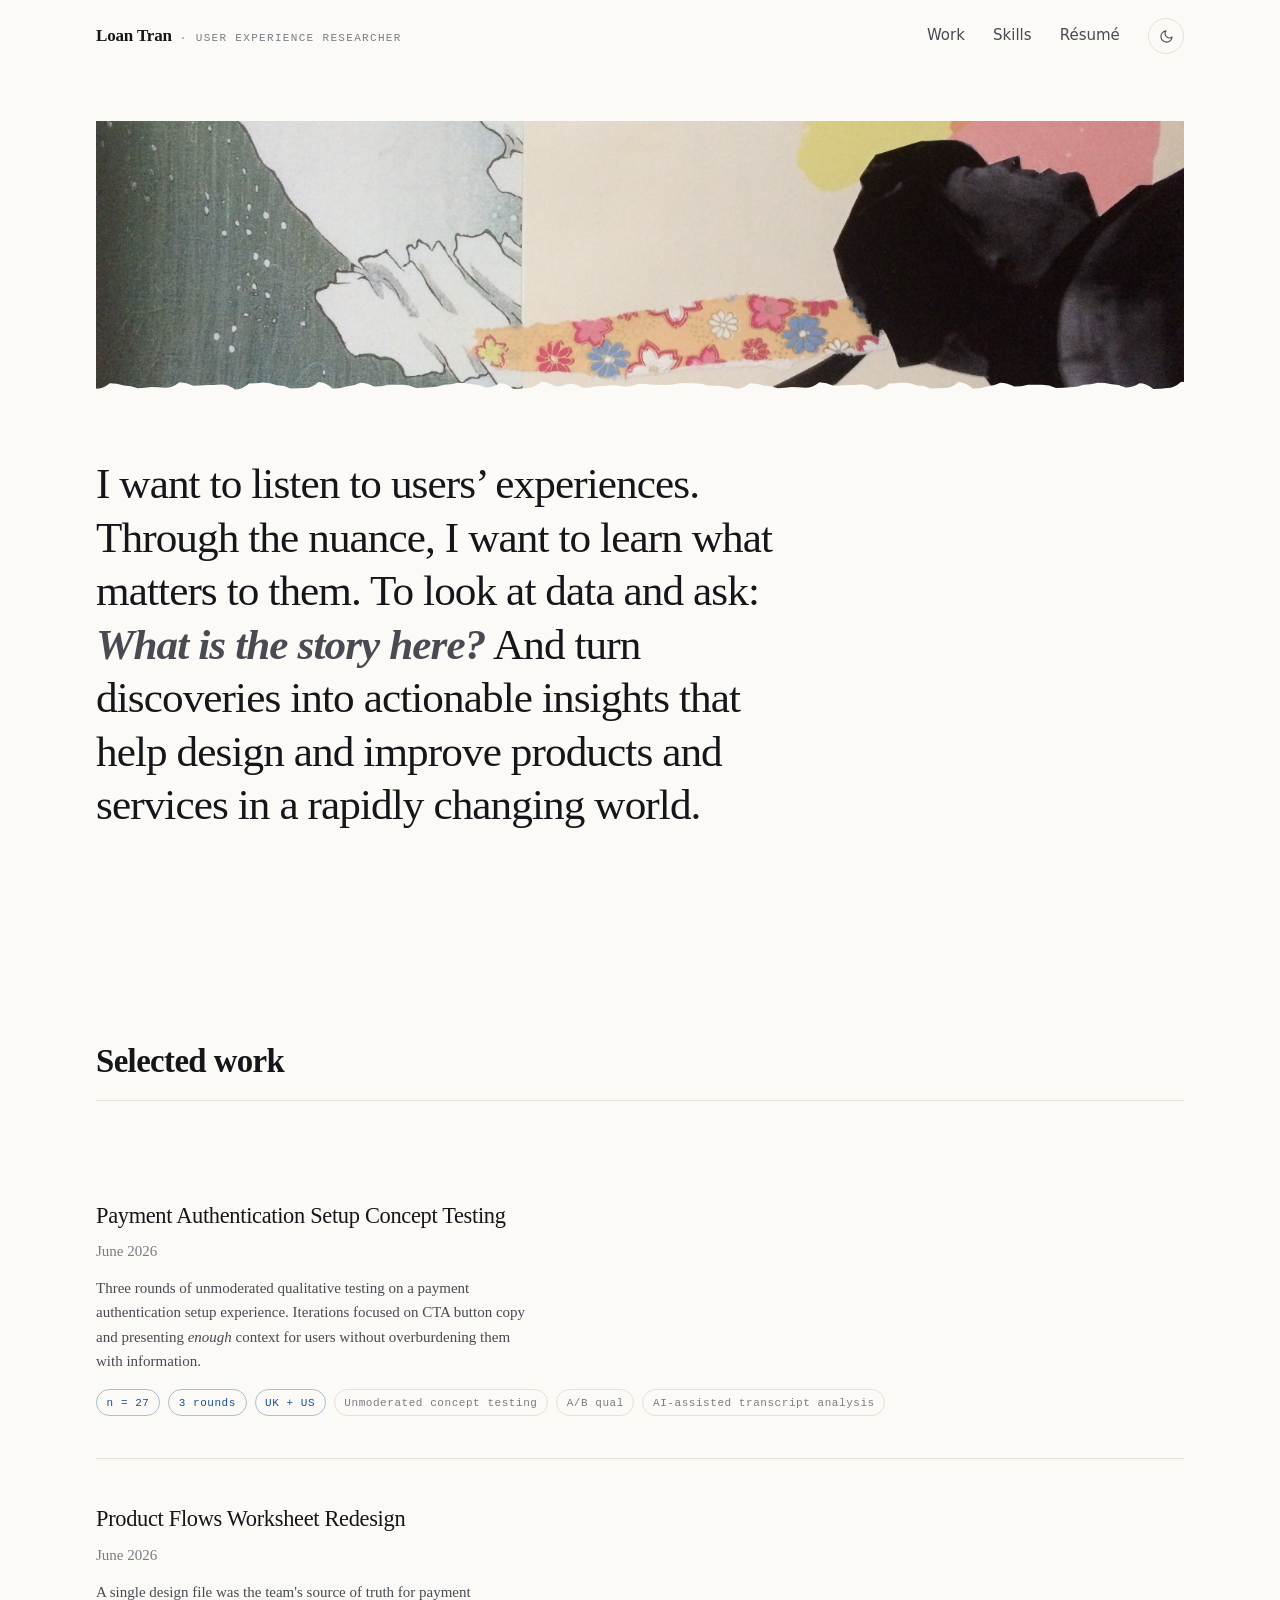
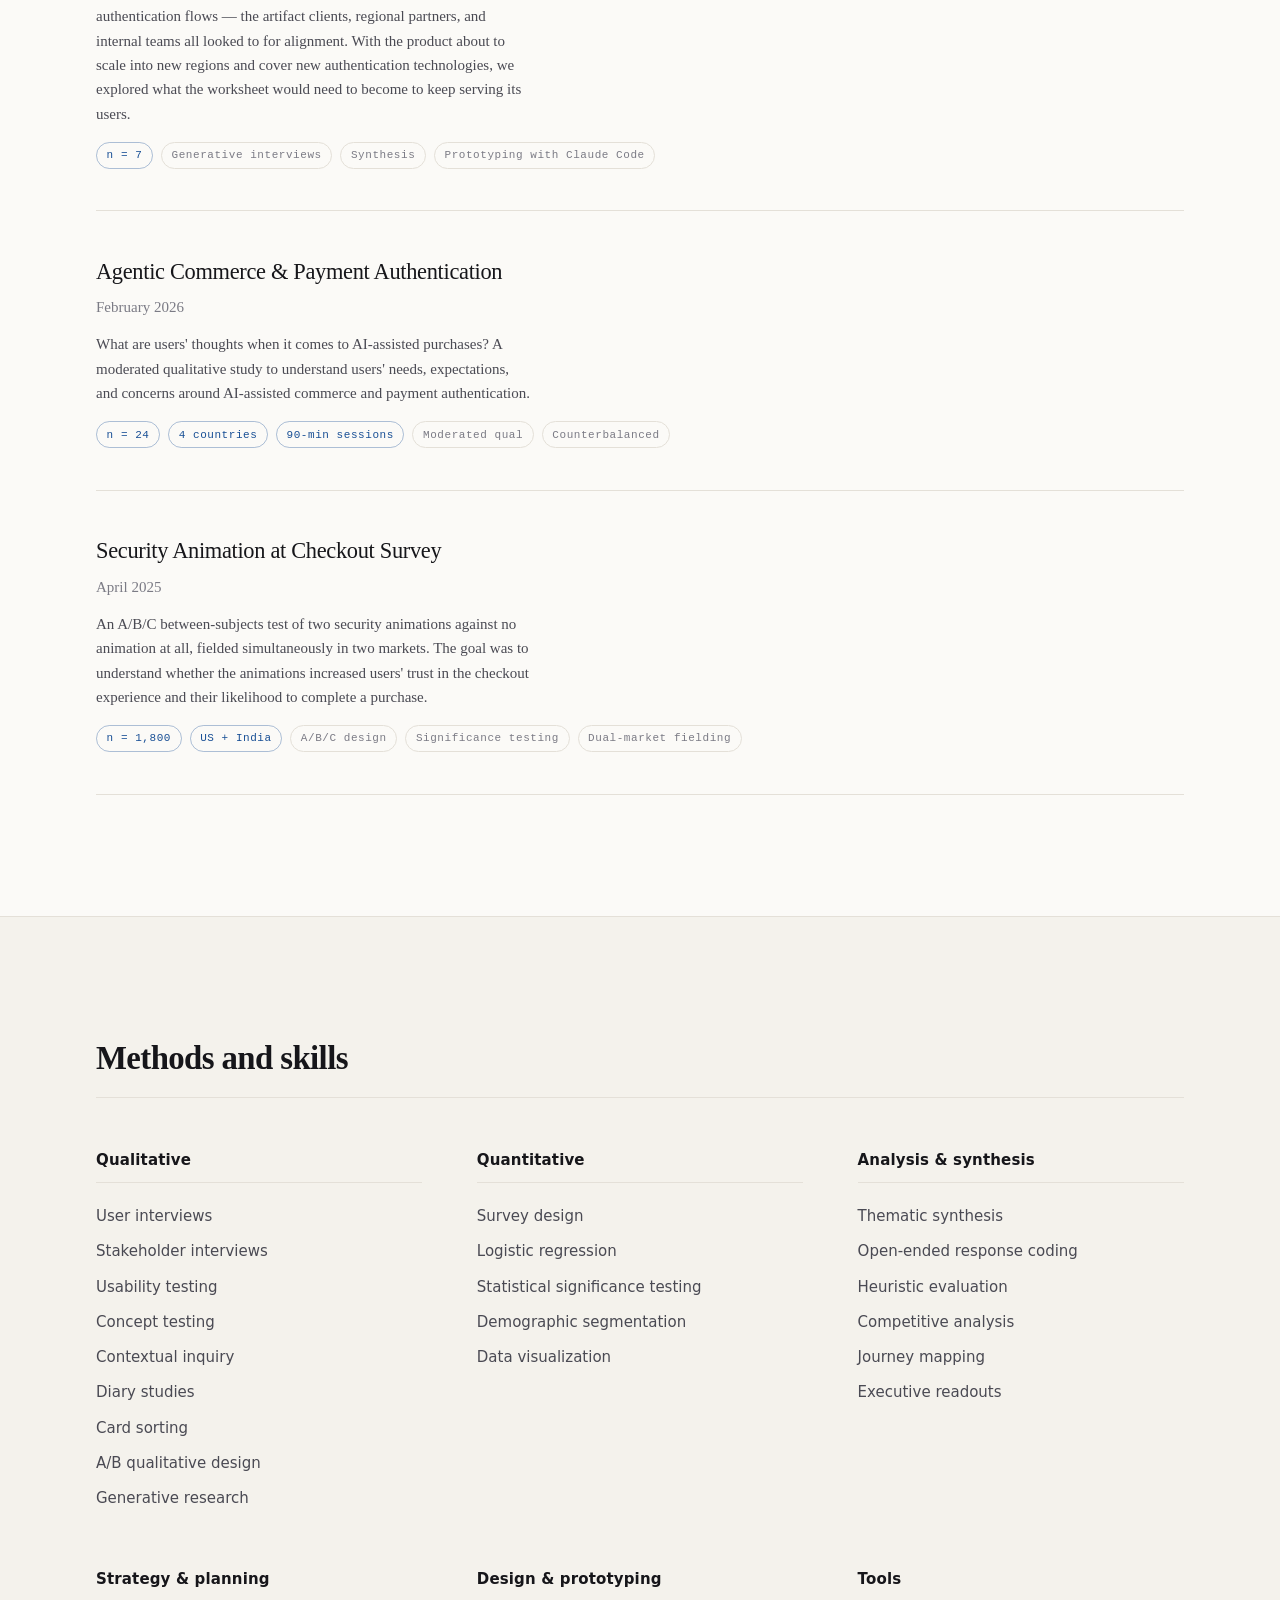
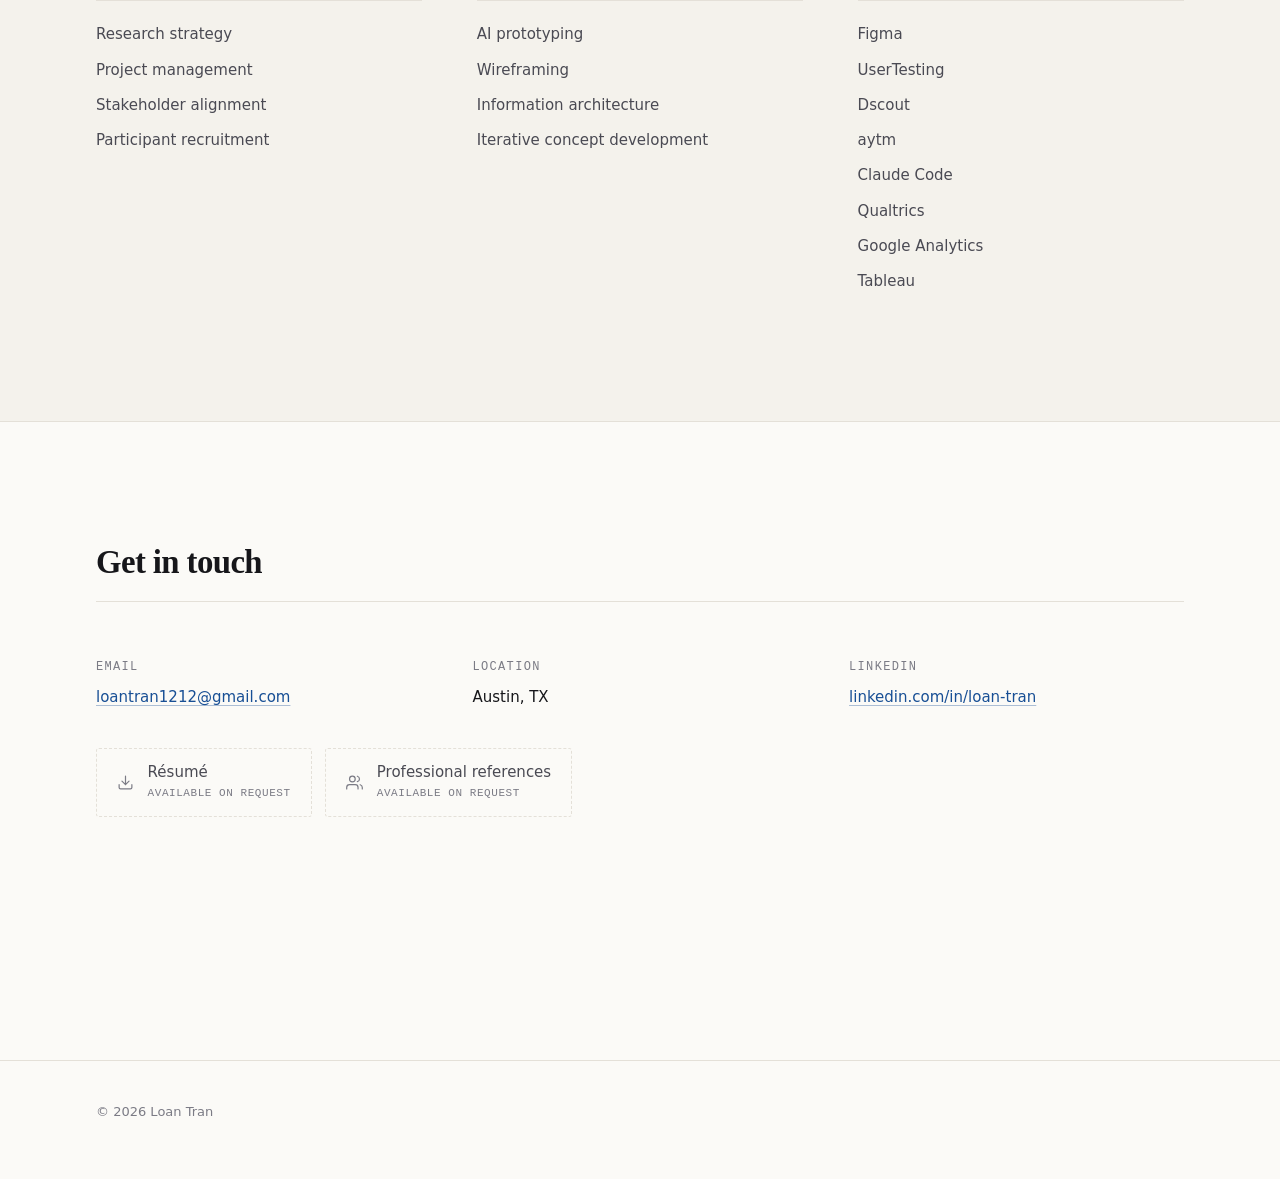
==== commit df488aae: "Open the site with a paper collage torn into the page The hero led with a paragraph and nothing else" ====
--- a/index.html
+++ b/index.html
@@ -10,7 +10,7 @@
 <meta property="og:title" content="Loan Tran — UX Researcher">
 <meta property="og:description" content="UX researcher working on payment authentication, consumer trust, and AI-assisted commerce.">
 <meta property="og:type" content="website">
-<link rel="stylesheet" href="assets/css/style.css?v=19">
+<link rel="stylesheet" href="assets/css/style.css?v=22">
 <script>
   // Applied before first paint so the theme never flashes.
   try {
@@ -48,6 +48,12 @@
   <section class="hero">
     <div class="wrap">
       <h1 class="visually-hidden">Loan Tran — UX Researcher</h1>
+      <figure class="hero-art">
+        <img src="assets/img/up-the-mountain.jpg" width="1400" height="350"
+             alt="A paper collage: a dark green field flecked with falling snow, an inked mountain in grey and white, a torn strip of floral washi paper, and a figure in silhouette with their head tipped back, looking up."
+             decoding="async">
+      </figure>
+
       <p class="lede">
         I want to listen to users&rsquo; experiences. Through the nuance, I want
         to learn what matters to them. To look at data and ask:
@@ -55,11 +61,11 @@
         insights that help design and improve products and services in a rapidly
         changing world.
       </p>
-    </div>
-  </section>
-
-
-  <!-- ---------- Work ---------- -->
+
+    </div>
+  </section>
+
+<!-- ---------- Work ---------- -->
   <section class="section" id="work">
     <div class="wrap">
       <div class="section__head">
@@ -233,16 +239,14 @@
     </div>
   </section>
 
-
-  <!-- ---------- Contact ---------- -->
+<!-- ---------- Contact ---------- -->
   <section class="section" id="contact">
     <div class="wrap">
       <div class="section__head">
         <h2>Get in touch</h2>
       </div>
 
-
-      <div class="contact-grid">
+<div class="contact-grid">
         <div class="contact-item">
           <div class="contact-item__key">Email</div>
           <div class="contact-item__val"><a href="mailto:loantran1212@gmail.com">loantran1212@gmail.com</a></div>
--- a/assets/css/style.css
+++ b/assets/css/style.css
@@ -341,7 +341,7 @@
 /* ---------- 6. Hero ---------- */
 
 .hero {
-  padding-top: clamp(3.5rem, 2rem + 8vw, 8rem);
+  padding-top: clamp(1.75rem, 1rem + 2.5vw, 3.25rem);
   padding-bottom: clamp(3rem, 2rem + 5vw, 5.5rem);
 }
 
@@ -1399,3 +1399,45 @@
     max-width: none;
   }
 }
+
+
+/* ============================================================
+   18. Hero artwork
+   A single collage carries the whole site's colour. It is torn
+   into the page rather than framed: the bottom edge is a mask,
+   generated once, tiling every 640px so the rag never repeats
+   visibly. Masks are colour-independent, so one edge serves
+   both themes.
+   ============================================================ */
+
+.hero-art {
+  margin: 0 0 clamp(2.5rem, 1.5rem + 3.5vw, 4rem);
+  aspect-ratio: 1400 / 350;
+  -webkit-mask-image: linear-gradient(#000, #000), url("data:image/svg+xml,%3Csvg%20xmlns%3D%27http%3A%2F%2Fwww.w3.org%2F2000%2Fsvg%27%20viewBox%3D%270%200%201200%2014%27%20preserveAspectRatio%3D%27none%27%3E%3Cpath%20d%3D%27M0%2C0%20L0%2C9.8%20Q13.0%2C9.8%2026.1%2C4.3%20Q39.1%2C4.3%2052.2%2C6.6%20Q65.2%2C6.6%2078.3%2C9.2%20Q91.3%2C9.2%20104.3%2C8.1%20Q117.4%2C8.1%20130.4%2C8.8%20Q143.5%2C8.8%20156.5%2C3.3%20Q169.6%2C3.3%20182.6%2C6.8%20Q195.7%2C6.8%20208.7%2C6.0%20Q221.7%2C6.0%20234.8%2C5.5%20Q247.8%2C5.5%20260.9%2C10.4%20Q273.9%2C10.4%20287.0%2C4.4%20Q300.0%2C4.4%20313.0%2C3.5%20Q326.1%2C3.5%20339.1%2C6.2%20Q352.2%2C6.2%20365.2%2C9.5%20Q378.3%2C9.5%20391.3%2C9.1%20Q404.3%2C9.1%20417.4%2C3.0%20Q430.4%2C3.0%20443.5%2C9.6%20Q456.5%2C9.6%20469.6%2C7.4%20Q482.6%2C7.4%20495.7%2C3.8%20Q508.7%2C3.8%20521.7%2C7.6%20Q534.8%2C7.6%20547.8%2C5.7%20Q560.9%2C5.7%20573.9%2C5.8%20Q587.0%2C5.8%20600.0%2C8.9%20Q613.0%2C8.9%20626.1%2C8.3%20Q639.1%2C8.3%20652.2%2C5.8%20Q665.2%2C5.8%20678.3%2C3.8%20Q691.3%2C3.8%20704.3%2C5.2%20Q717.4%2C5.2%20730.4%2C8.5%20Q743.5%2C8.5%20756.5%2C4.2%20Q769.6%2C4.2%20782.6%2C10.1%20Q795.7%2C10.1%20808.7%2C9.0%20Q821.7%2C9.0%20834.8%2C2.7%20Q847.8%2C2.7%20860.9%2C7.5%20Q873.9%2C7.5%20887.0%2C4.8%20Q900.0%2C4.8%20913.0%2C8.8%20Q926.1%2C8.8%20939.1%2C7.3%20Q952.2%2C7.3%20965.2%2C6.1%20Q978.3%2C6.1%20991.3%2C7.7%20Q1004.3%2C7.7%201017.4%2C4.8%20Q1030.4%2C4.8%201043.5%2C5.8%20Q1056.5%2C5.8%201069.6%2C6.1%20Q1082.6%2C6.1%201095.7%2C4.0%20Q1108.7%2C4.0%201121.7%2C4.2%20Q1134.8%2C4.2%201147.8%2C6.5%20Q1160.9%2C6.5%201173.9%2C7.0%20Q1187.0%2C7.0%201200.0%2C9.8%20L1200%2C0%20Z%27%20fill%3D%27%23fff%27%2F%3E%3C%2Fsvg%3E");
+          mask-image: linear-gradient(#000, #000), url("data:image/svg+xml,%3Csvg%20xmlns%3D%27http%3A%2F%2Fwww.w3.org%2F2000%2Fsvg%27%20viewBox%3D%270%200%201200%2014%27%20preserveAspectRatio%3D%27none%27%3E%3Cpath%20d%3D%27M0%2C0%20L0%2C9.8%20Q13.0%2C9.8%2026.1%2C4.3%20Q39.1%2C4.3%2052.2%2C6.6%20Q65.2%2C6.6%2078.3%2C9.2%20Q91.3%2C9.2%20104.3%2C8.1%20Q117.4%2C8.1%20130.4%2C8.8%20Q143.5%2C8.8%20156.5%2C3.3%20Q169.6%2C3.3%20182.6%2C6.8%20Q195.7%2C6.8%20208.7%2C6.0%20Q221.7%2C6.0%20234.8%2C5.5%20Q247.8%2C5.5%20260.9%2C10.4%20Q273.9%2C10.4%20287.0%2C4.4%20Q300.0%2C4.4%20313.0%2C3.5%20Q326.1%2C3.5%20339.1%2C6.2%20Q352.2%2C6.2%20365.2%2C9.5%20Q378.3%2C9.5%20391.3%2C9.1%20Q404.3%2C9.1%20417.4%2C3.0%20Q430.4%2C3.0%20443.5%2C9.6%20Q456.5%2C9.6%20469.6%2C7.4%20Q482.6%2C7.4%20495.7%2C3.8%20Q508.7%2C3.8%20521.7%2C7.6%20Q534.8%2C7.6%20547.8%2C5.7%20Q560.9%2C5.7%20573.9%2C5.8%20Q587.0%2C5.8%20600.0%2C8.9%20Q613.0%2C8.9%20626.1%2C8.3%20Q639.1%2C8.3%20652.2%2C5.8%20Q665.2%2C5.8%20678.3%2C3.8%20Q691.3%2C3.8%20704.3%2C5.2%20Q717.4%2C5.2%20730.4%2C8.5%20Q743.5%2C8.5%20756.5%2C4.2%20Q769.6%2C4.2%20782.6%2C10.1%20Q795.7%2C10.1%20808.7%2C9.0%20Q821.7%2C9.0%20834.8%2C2.7%20Q847.8%2C2.7%20860.9%2C7.5%20Q873.9%2C7.5%20887.0%2C4.8%20Q900.0%2C4.8%20913.0%2C8.8%20Q926.1%2C8.8%20939.1%2C7.3%20Q952.2%2C7.3%20965.2%2C6.1%20Q978.3%2C6.1%20991.3%2C7.7%20Q1004.3%2C7.7%201017.4%2C4.8%20Q1030.4%2C4.8%201043.5%2C5.8%20Q1056.5%2C5.8%201069.6%2C6.1%20Q1082.6%2C6.1%201095.7%2C4.0%20Q1108.7%2C4.0%201121.7%2C4.2%20Q1134.8%2C4.2%201147.8%2C6.5%20Q1160.9%2C6.5%201173.9%2C7.0%20Q1187.0%2C7.0%201200.0%2C9.8%20L1200%2C0%20Z%27%20fill%3D%27%23fff%27%2F%3E%3C%2Fsvg%3E");
+  -webkit-mask-size: 100% calc(100% - 13px), 640px 14px;
+          mask-size: 100% calc(100% - 13px), 640px 14px;
+  -webkit-mask-position: top left, bottom left;
+          mask-position: top left, bottom left;
+  -webkit-mask-repeat: no-repeat, repeat-x;
+          mask-repeat: no-repeat, repeat-x;
+}
+
+.hero-art img {
+  display: block;
+  width: 100%;
+  height: 100%;
+  object-fit: cover;
+}
+
+/* The collage is a bright cream field. Against near-black it reads
+   as a lightbox, so it is brought down to sit in the page. */
+@media (prefers-color-scheme: dark) {
+  :root:where(:not([data-theme="light"])) .hero-art img {
+    filter: brightness(0.82) saturate(0.92);
+  }
+}
+:root[data-theme="dark"] .hero-art img {
+  filter: brightness(0.82) saturate(0.92);
+}
+
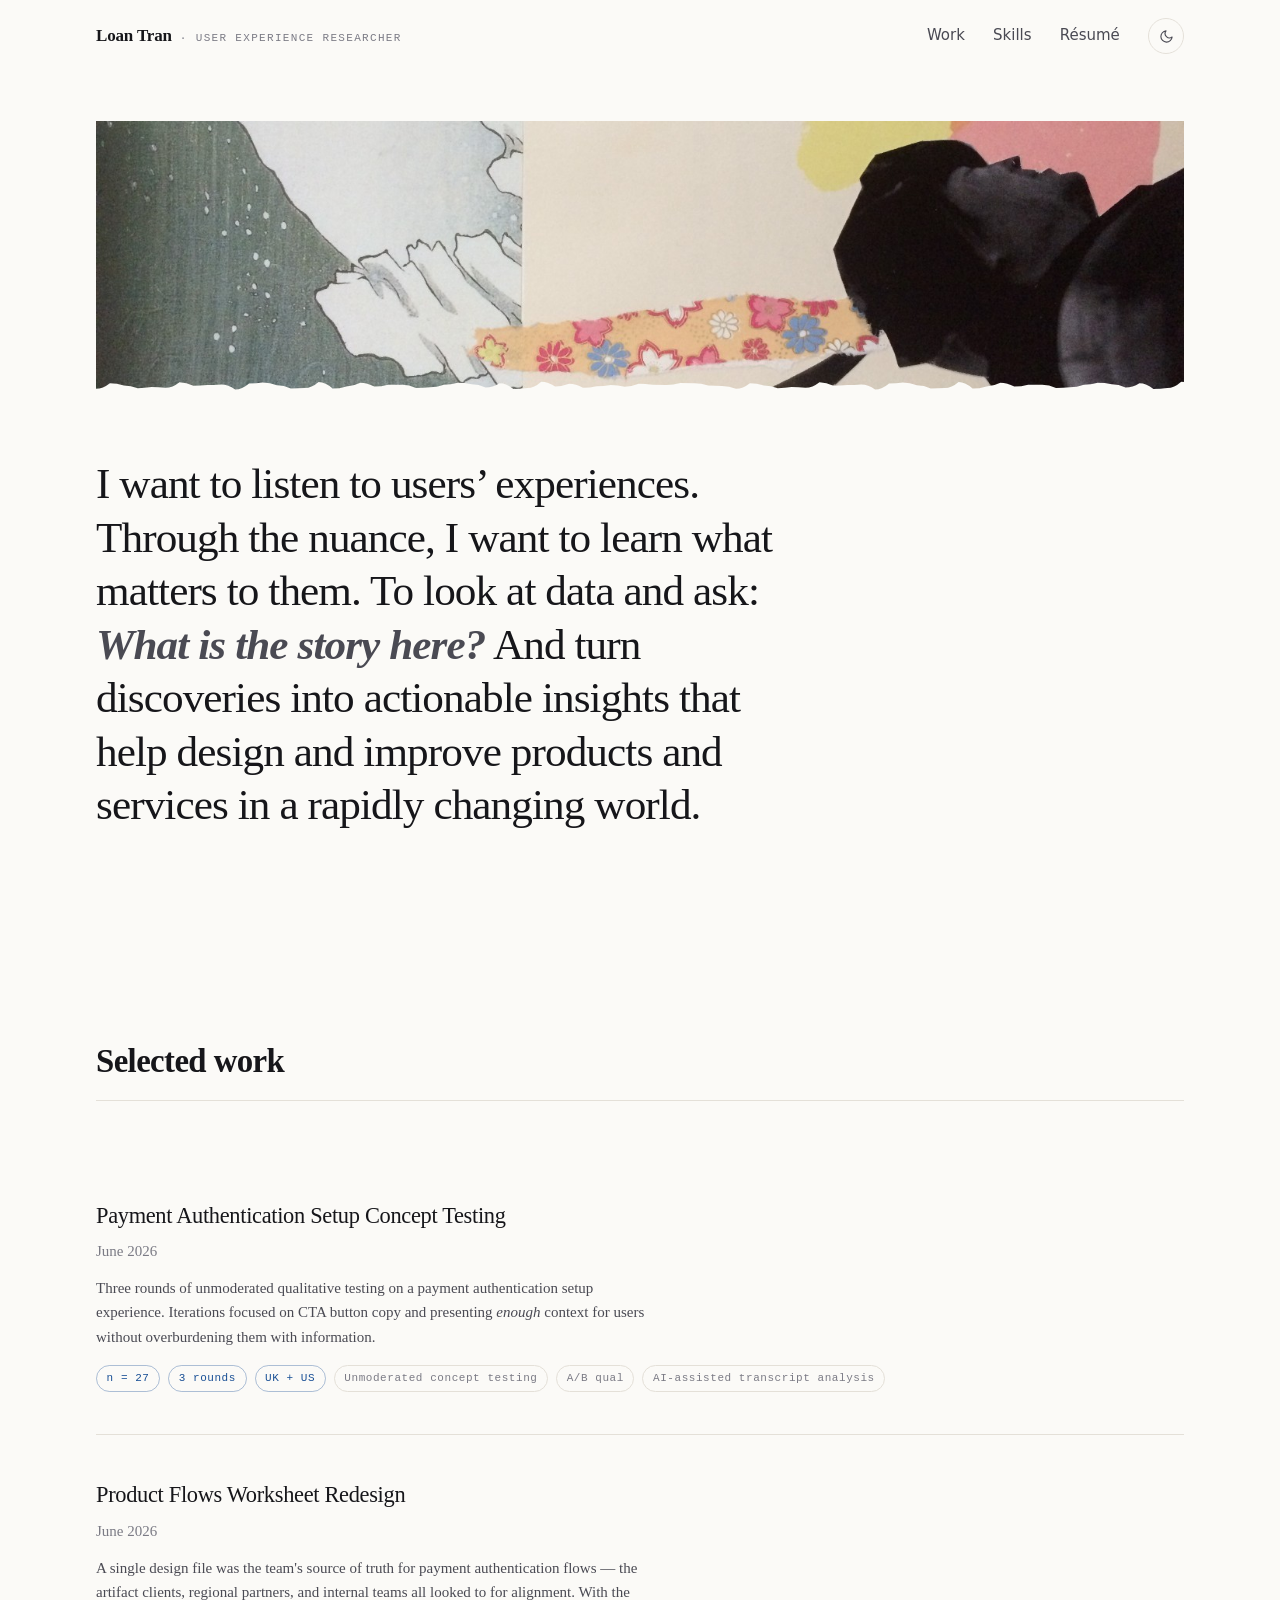
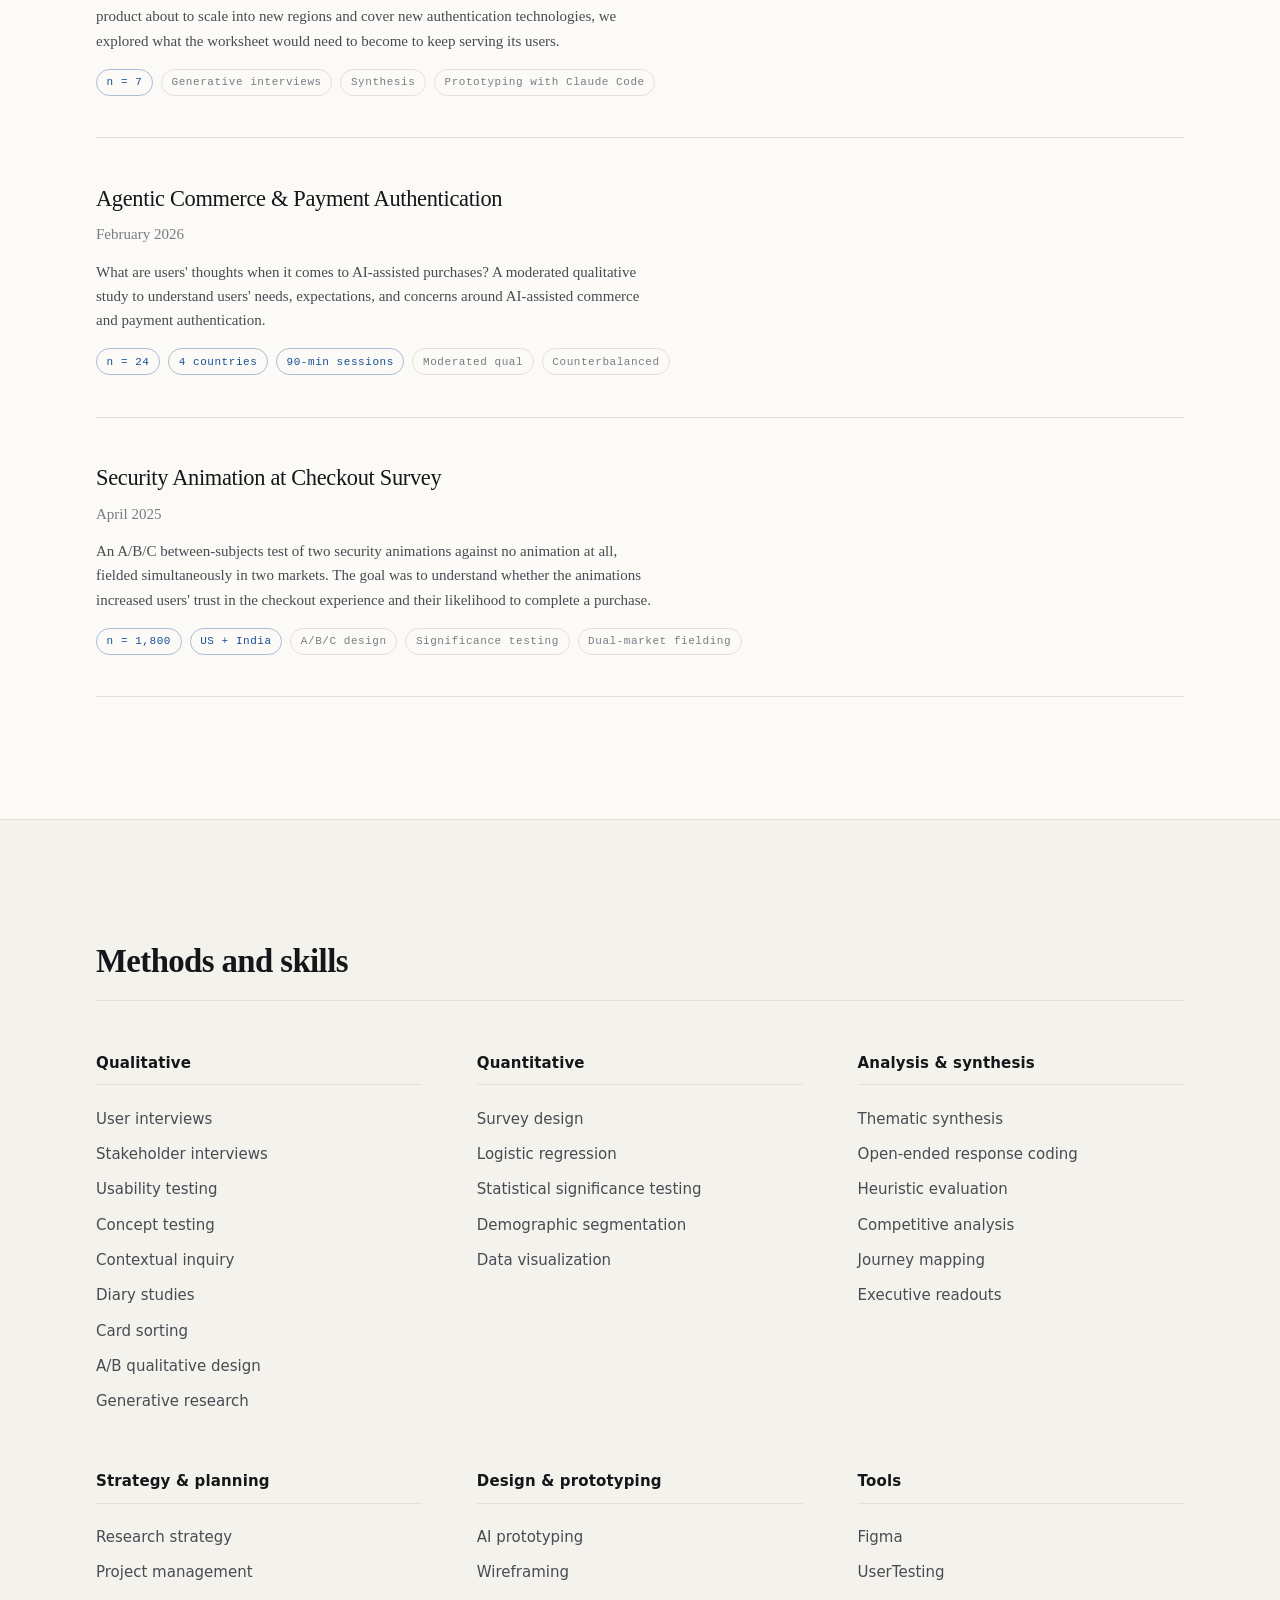
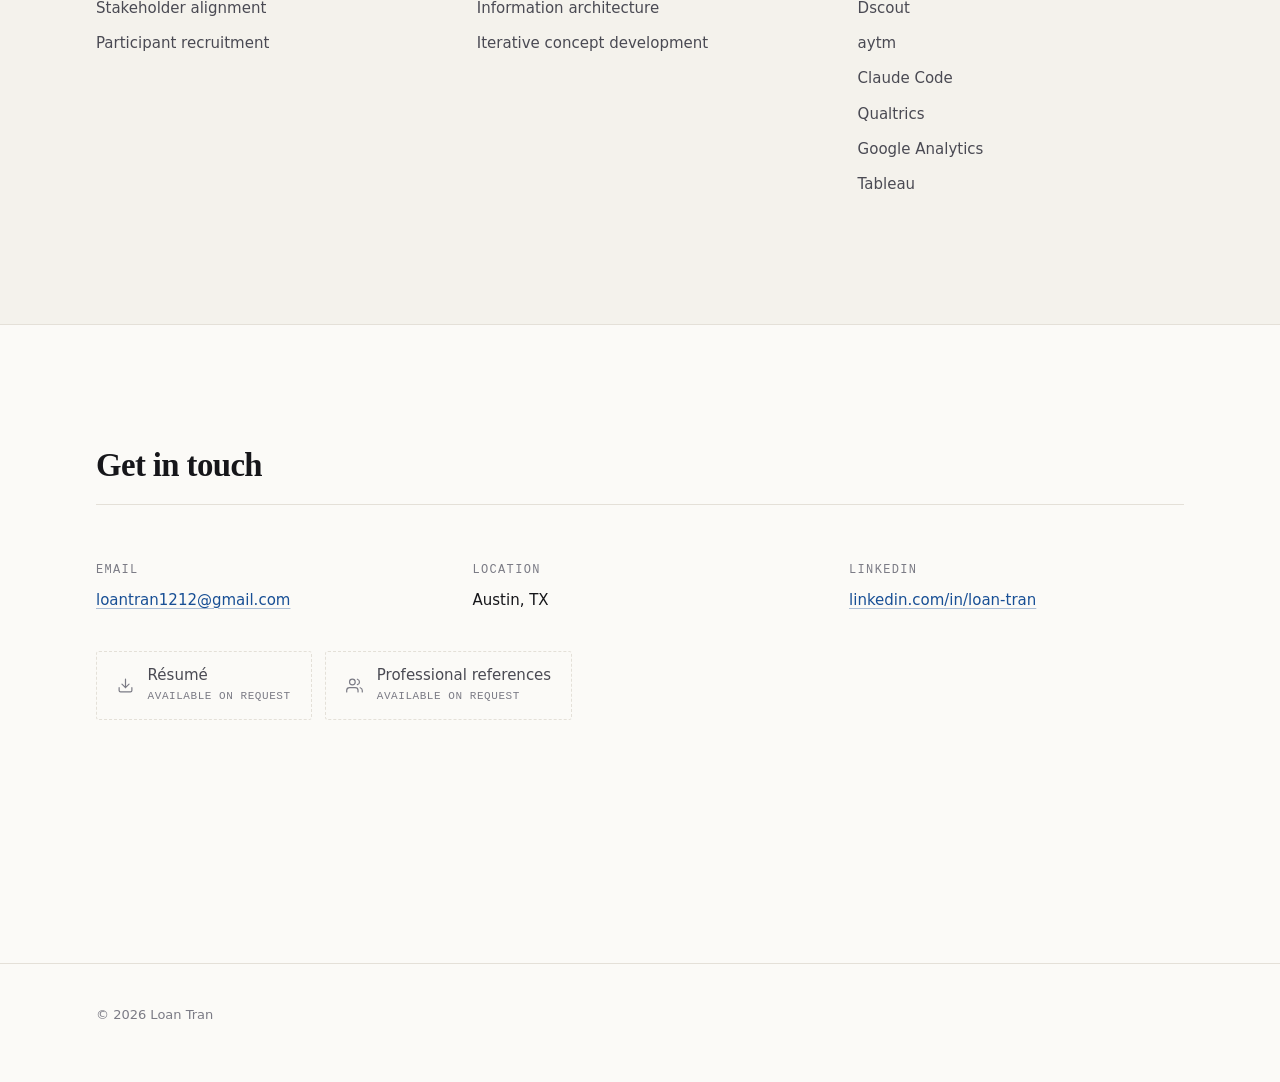
==== commit 5c9049c1: "Chart the two remaining case studies and widen the work summaries Every case study now carries a stu" ====
--- a/index.html
+++ b/index.html
@@ -10,7 +10,7 @@
 <meta property="og:title" content="Loan Tran — UX Researcher">
 <meta property="og:description" content="UX researcher working on payment authentication, consumer trust, and AI-assisted commerce.">
 <meta property="og:type" content="website">
-<link rel="stylesheet" href="assets/css/style.css?v=22">
+<link rel="stylesheet" href="assets/css/style.css?v=23">
 <script>
   // Applied before first paint so the theme never flashes.
   try {
--- a/assets/css/style.css
+++ b/assets/css/style.css
@@ -488,7 +488,7 @@
   color: var(--ink-2);
   font-size: var(--t-small);
   line-height: 1.62;
-  max-width: 58ch;
+  max-width: 74ch;
   margin-bottom: 1rem;
 }
 
@@ -1441,3 +1441,28 @@
   filter: brightness(0.82) saturate(0.92);
 }
 
+/* ============================================================
+   19. Numerals and rag
+   Figures that get scanned or compared want a fixed advance
+   width so the digits stack in a column. Everything else keeps
+   the browser default.
+   ============================================================ */
+
+.viz,
+.spec__val,
+.tag {
+  font-variant-numeric: lining-nums tabular-nums;
+}
+
+/* Opening quotes and hyphens pull into the margin so the text
+   block keeps a straight left edge. Safari honours this; other
+   engines ignore it harmlessly. */
+.prose {
+  hanging-punctuation: first last;
+}
+
+/* Avoid one-word last lines in running text. */
+.prose p,
+.prose li {
+  text-wrap: pretty;
+}
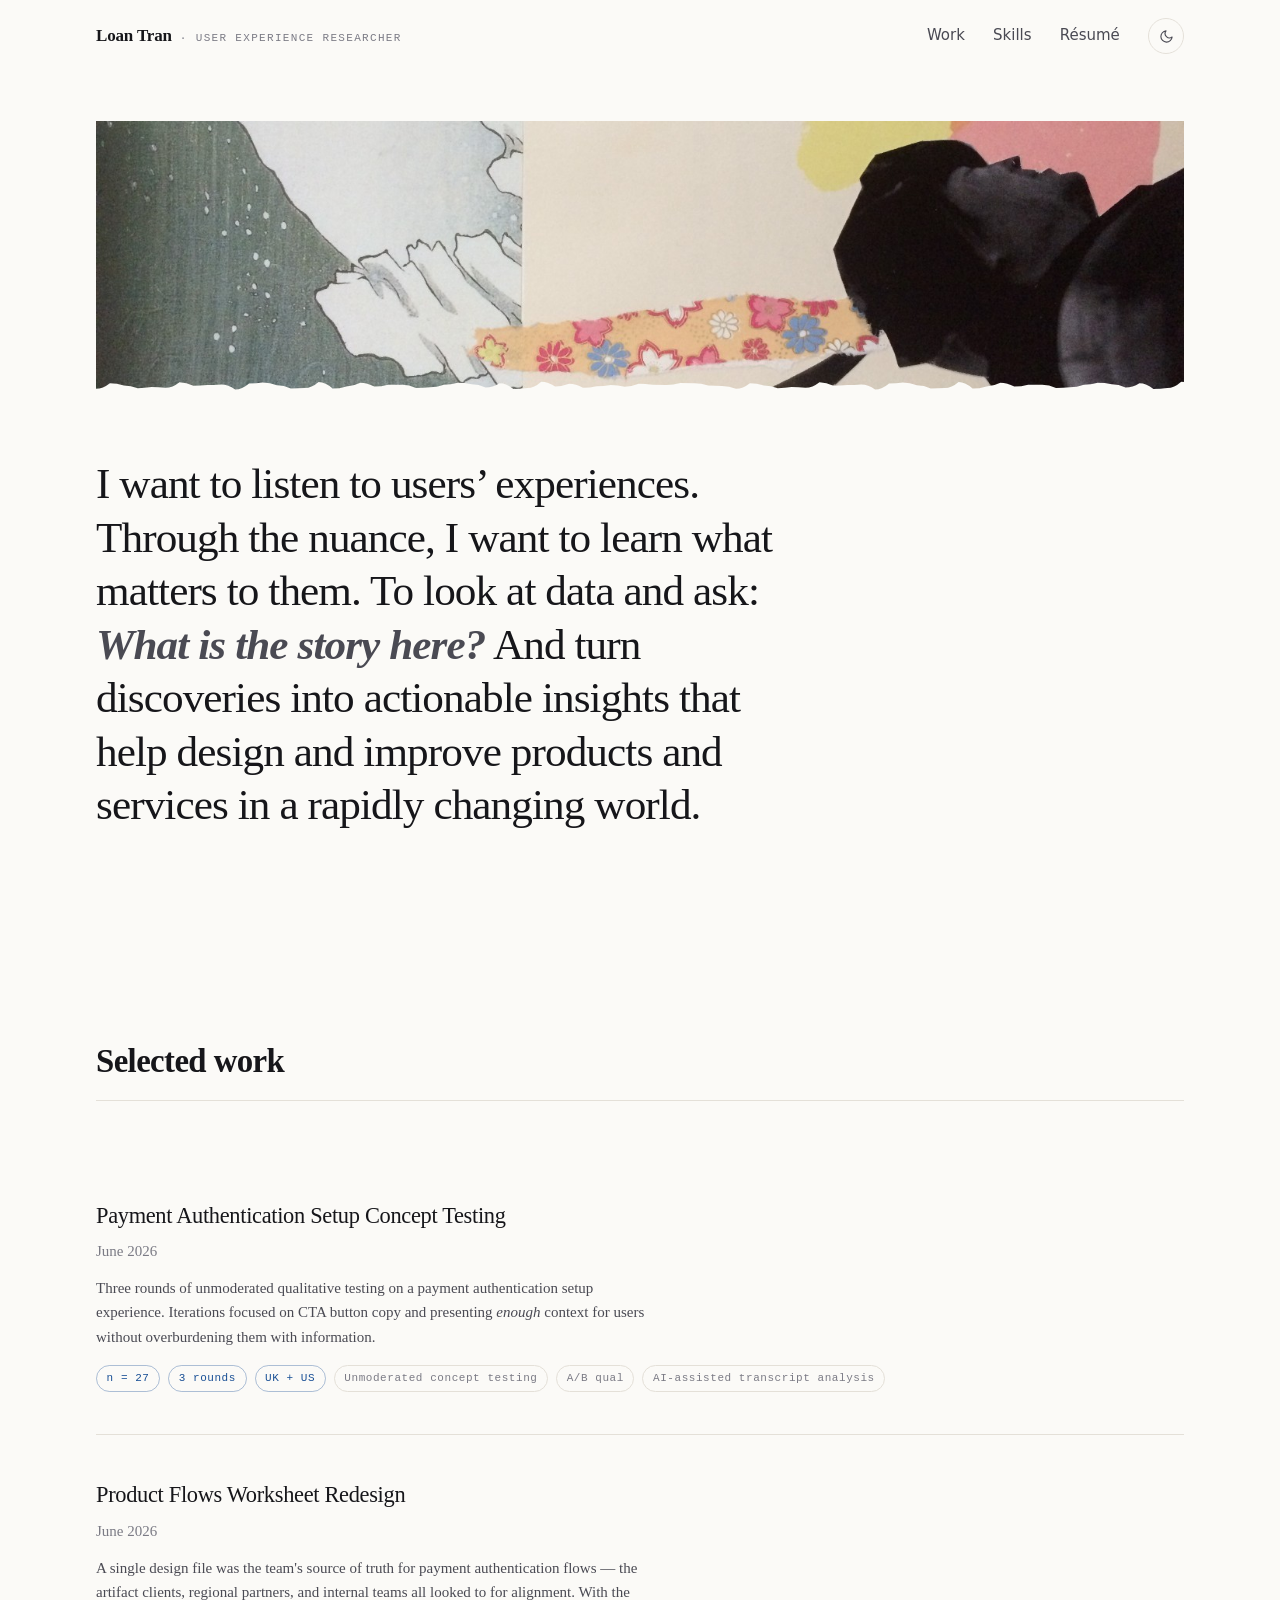
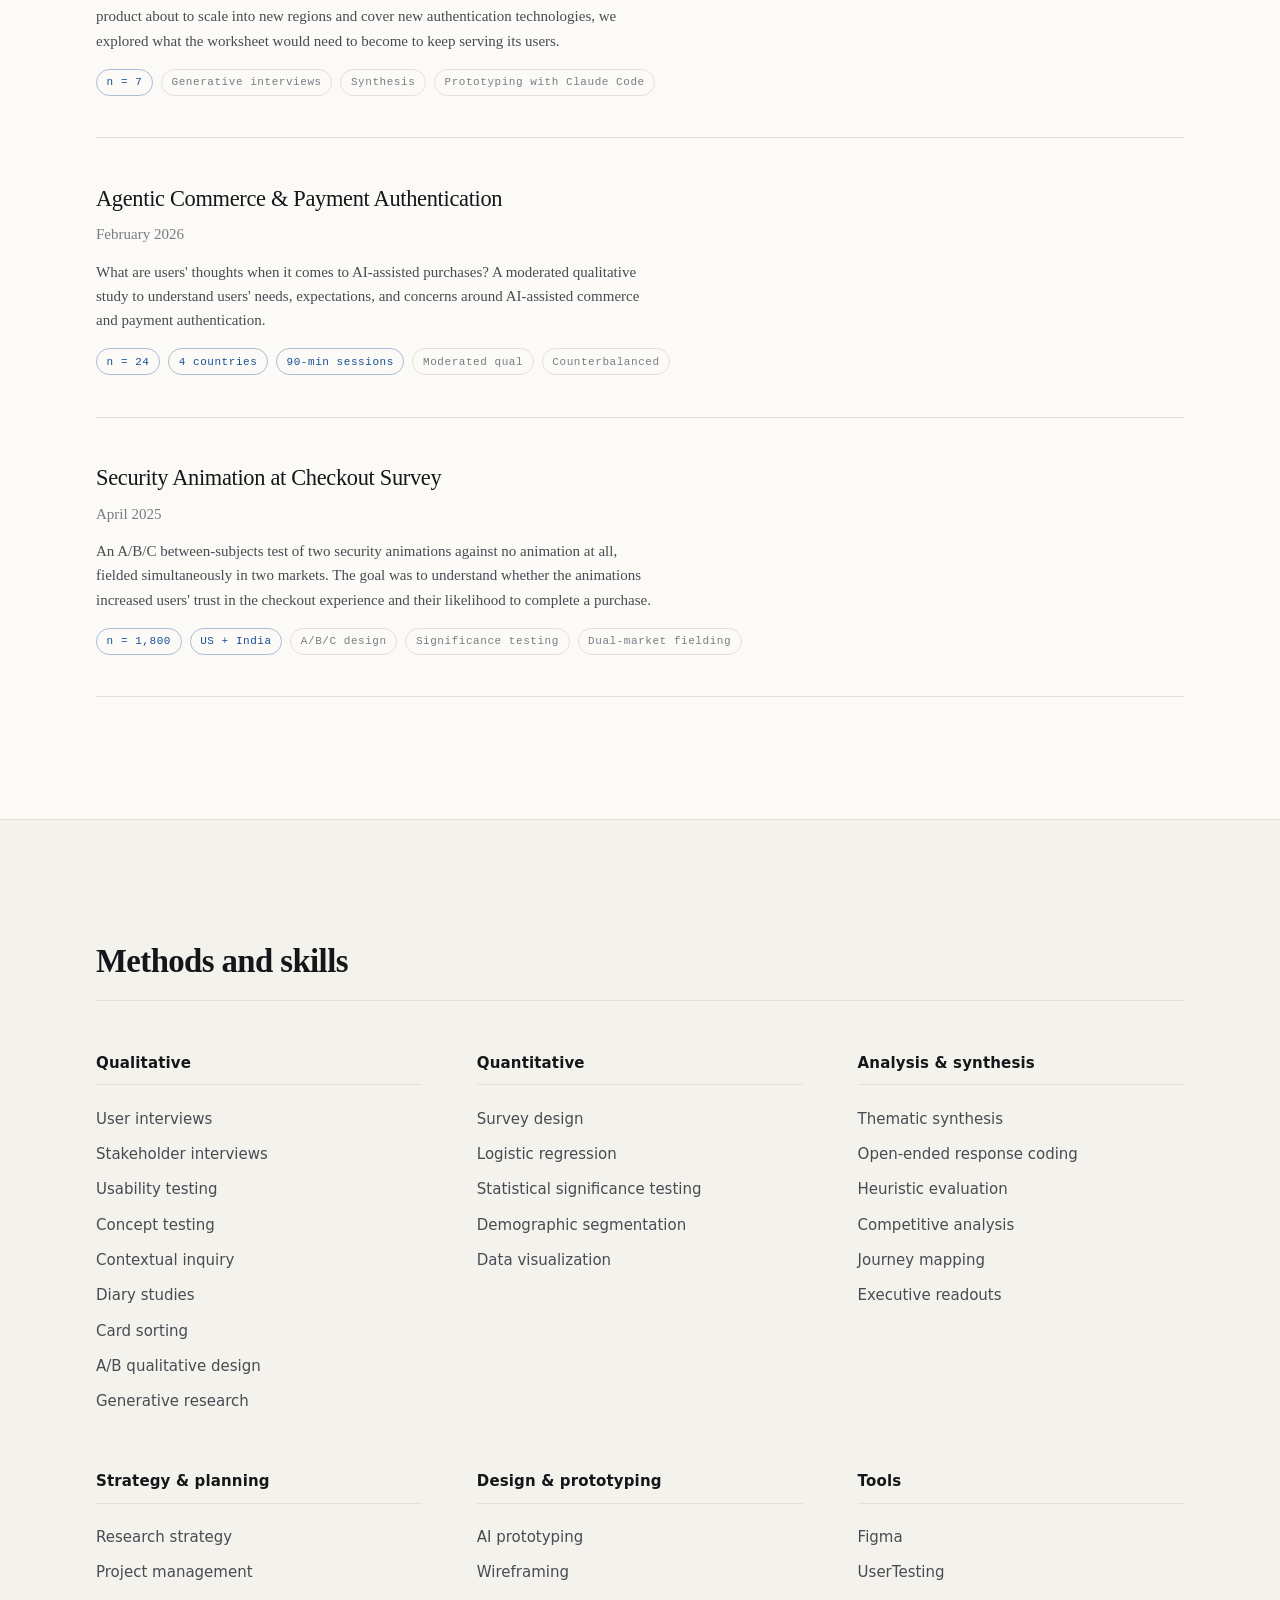
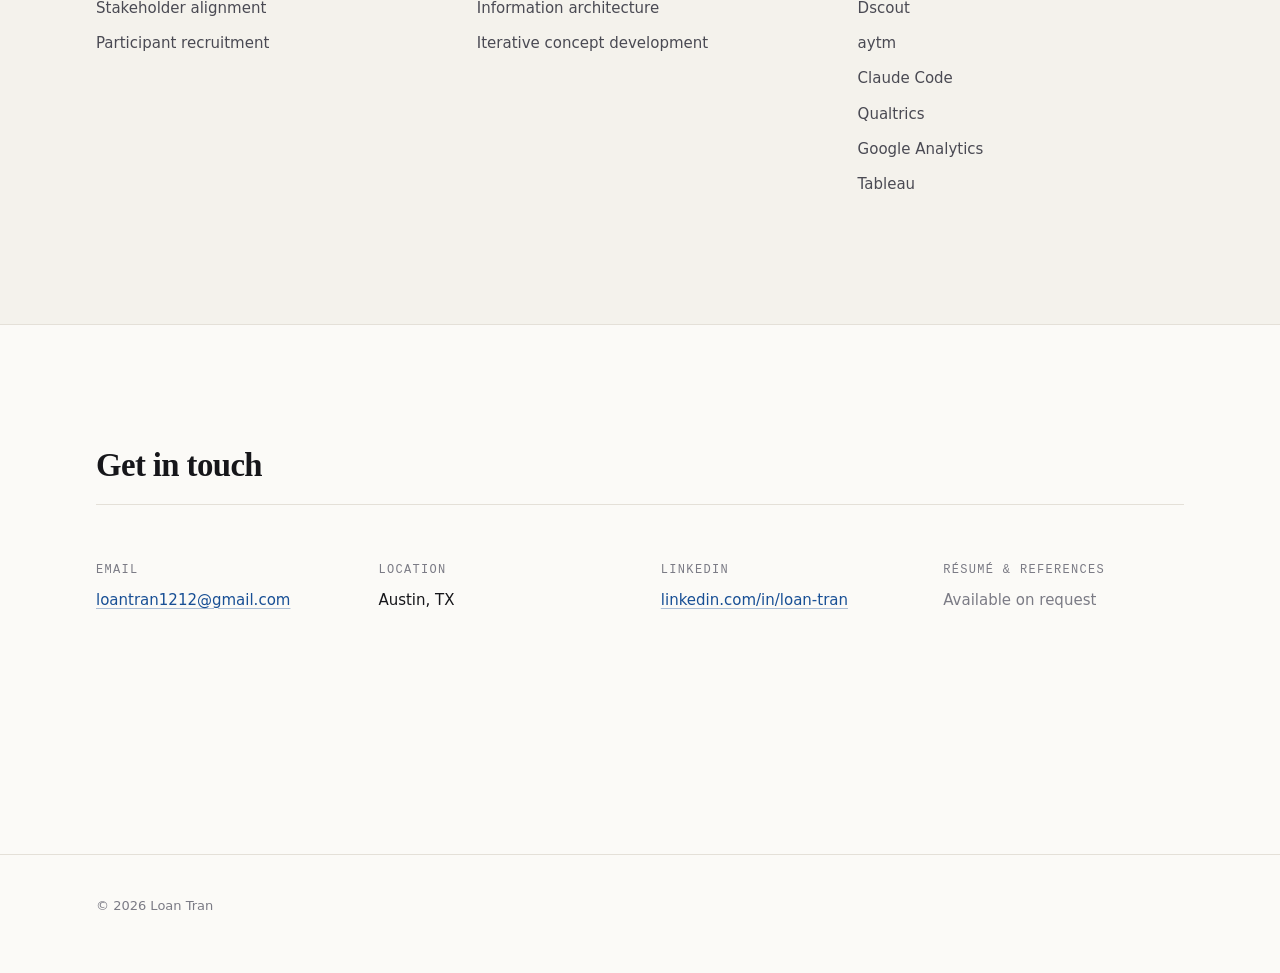
==== commit 8cc158a3: "Fold the résumé and references into the contact list They were two dashed boxes sitting apart from t" ====
--- a/index.html
+++ b/index.html
@@ -10,7 +10,7 @@
 <meta property="og:title" content="Loan Tran — UX Researcher">
 <meta property="og:description" content="UX researcher working on payment authentication, consumer trust, and AI-assisted commerce.">
 <meta property="og:type" content="website">
-<link rel="stylesheet" href="assets/css/style.css?v=23">
+<link rel="stylesheet" href="assets/css/style.css?v=24">
 <script>
   // Applied before first paint so the theme never flashes.
   try {
@@ -65,7 +65,7 @@
     </div>
   </section>
 
-<!-- ---------- Work ---------- -->
+  <!-- ---------- Work ---------- -->
   <section class="section" id="work">
     <div class="wrap">
       <div class="section__head">
@@ -239,14 +239,14 @@
     </div>
   </section>
 
-<!-- ---------- Contact ---------- -->
+  <!-- ---------- Contact ---------- -->
   <section class="section" id="contact">
     <div class="wrap">
       <div class="section__head">
         <h2>Get in touch</h2>
       </div>
 
-<div class="contact-grid">
+      <div class="contact-grid">
         <div class="contact-item">
           <div class="contact-item__key">Email</div>
           <div class="contact-item__val"><a href="mailto:loantran1212@gmail.com">loantran1212@gmail.com</a></div>
@@ -259,25 +259,11 @@
           <div class="contact-item__key">LinkedIn</div>
           <div class="contact-item__val"><a href="https://www.linkedin.com/in/loan-tran-957567ab/" target="_blank" rel="noopener">linkedin.com/in/loan-tran</a></div>
         </div>
-      </div>
-
-      <div class="downloads">
-        <span class="download-link download-link--muted">
-          <svg viewBox="0 0 24 24" fill="none" stroke="currentColor" stroke-width="1.7" stroke-linecap="round" stroke-linejoin="round" aria-hidden="true"><path d="M21 15v4a2 2 0 0 1-2 2H5a2 2 0 0 1-2-2v-4M7 10l5 5 5-5M12 15V3"/></svg>
-          <span class="download-link__text">
-            <span class="download-link__label">Résumé</span>
-            <span class="download-link__meta">AVAILABLE ON REQUEST</span>
-          </span>
-        </span>
-        <span class="download-link download-link--muted">
-          <svg viewBox="0 0 24 24" fill="none" stroke="currentColor" stroke-width="1.7" stroke-linecap="round" stroke-linejoin="round" aria-hidden="true"><path d="M17 21v-2a4 4 0 0 0-4-4H5a4 4 0 0 0-4 4v2M9 11a4 4 0 1 0 0-8 4 4 0 0 0 0 8M23 21v-2a4 4 0 0 0-3-3.87M16 3.13a4 4 0 0 1 0 7.75"/></svg>
-          <span class="download-link__text">
-            <span class="download-link__label">Professional references</span>
-            <span class="download-link__meta">AVAILABLE ON REQUEST</span>
-          </span>
-        </span>
-      </div>
-
+        <div class="contact-item">
+          <div class="contact-item__key">Résumé &amp; references</div>
+          <div class="contact-item__val contact-item__val--muted">Available on request</div>
+        </div>
+      </div>
     </div>
   </section>
 
--- a/assets/css/style.css
+++ b/assets/css/style.css
@@ -959,61 +959,10 @@
 }
 .contact-item__val a { text-decoration-color: var(--accent-ring); }
 
-/* ---------- 14b. Downloads ---------- */
-
-.downloads {
-  display: flex;
-  flex-wrap: wrap;
-  gap: 0.85rem;
-  margin-top: 2.5rem;
-}
-
-.download-link {
-  display: inline-flex;
-  align-items: center;
-  gap: 0.85rem;
-  padding: 0.85rem 1.25rem;
-  border: 1px solid var(--rule-strong);
-  border-radius: var(--radius);
-  background: var(--paper);
-  text-decoration: none;
-  color: inherit;
-  transition: border-color 0.18s var(--ease), background-color 0.18s var(--ease);
-}
-.download-link:hover {
-  border-color: var(--accent);
-  background: var(--accent-wash);
-  color: inherit;
-}
-.download-link svg {
-  width: 17px;
-  height: 17px;
-  color: var(--accent);
-  flex-shrink: 0;
-}
-.download-link__text { display: flex; flex-direction: column; gap: 0.1rem; }
-.download-link__label {
-  font-family: var(--sans);
-  font-size: var(--t-small);
-  font-weight: 600;
-  color: var(--ink);
-  line-height: 1.3;
-}
-.download-link__meta {
-  font-family: var(--mono);
-  font-size: 0.6875rem;
-  letter-spacing: 0.05em;
-  color: var(--ink-3);
-}
-
-/* Non-downloadable counterpart — same shape, no link affordance */
-.download-link--muted {
-  border-style: dashed;
-  border-color: var(--rule);
-  cursor: default;
-}
-.download-link--muted svg { color: var(--ink-3); }
-.download-link--muted .download-link__label { color: var(--ink-2); font-weight: 500; }
+/* The résumé and references are deliberately not published, so they
+   sit in the contact list as plain values rather than as controls
+   that cannot be pressed. */
+.contact-item__val--muted { color: var(--ink-3); }
 
 /* ---------- 15. Footer ---------- */
 
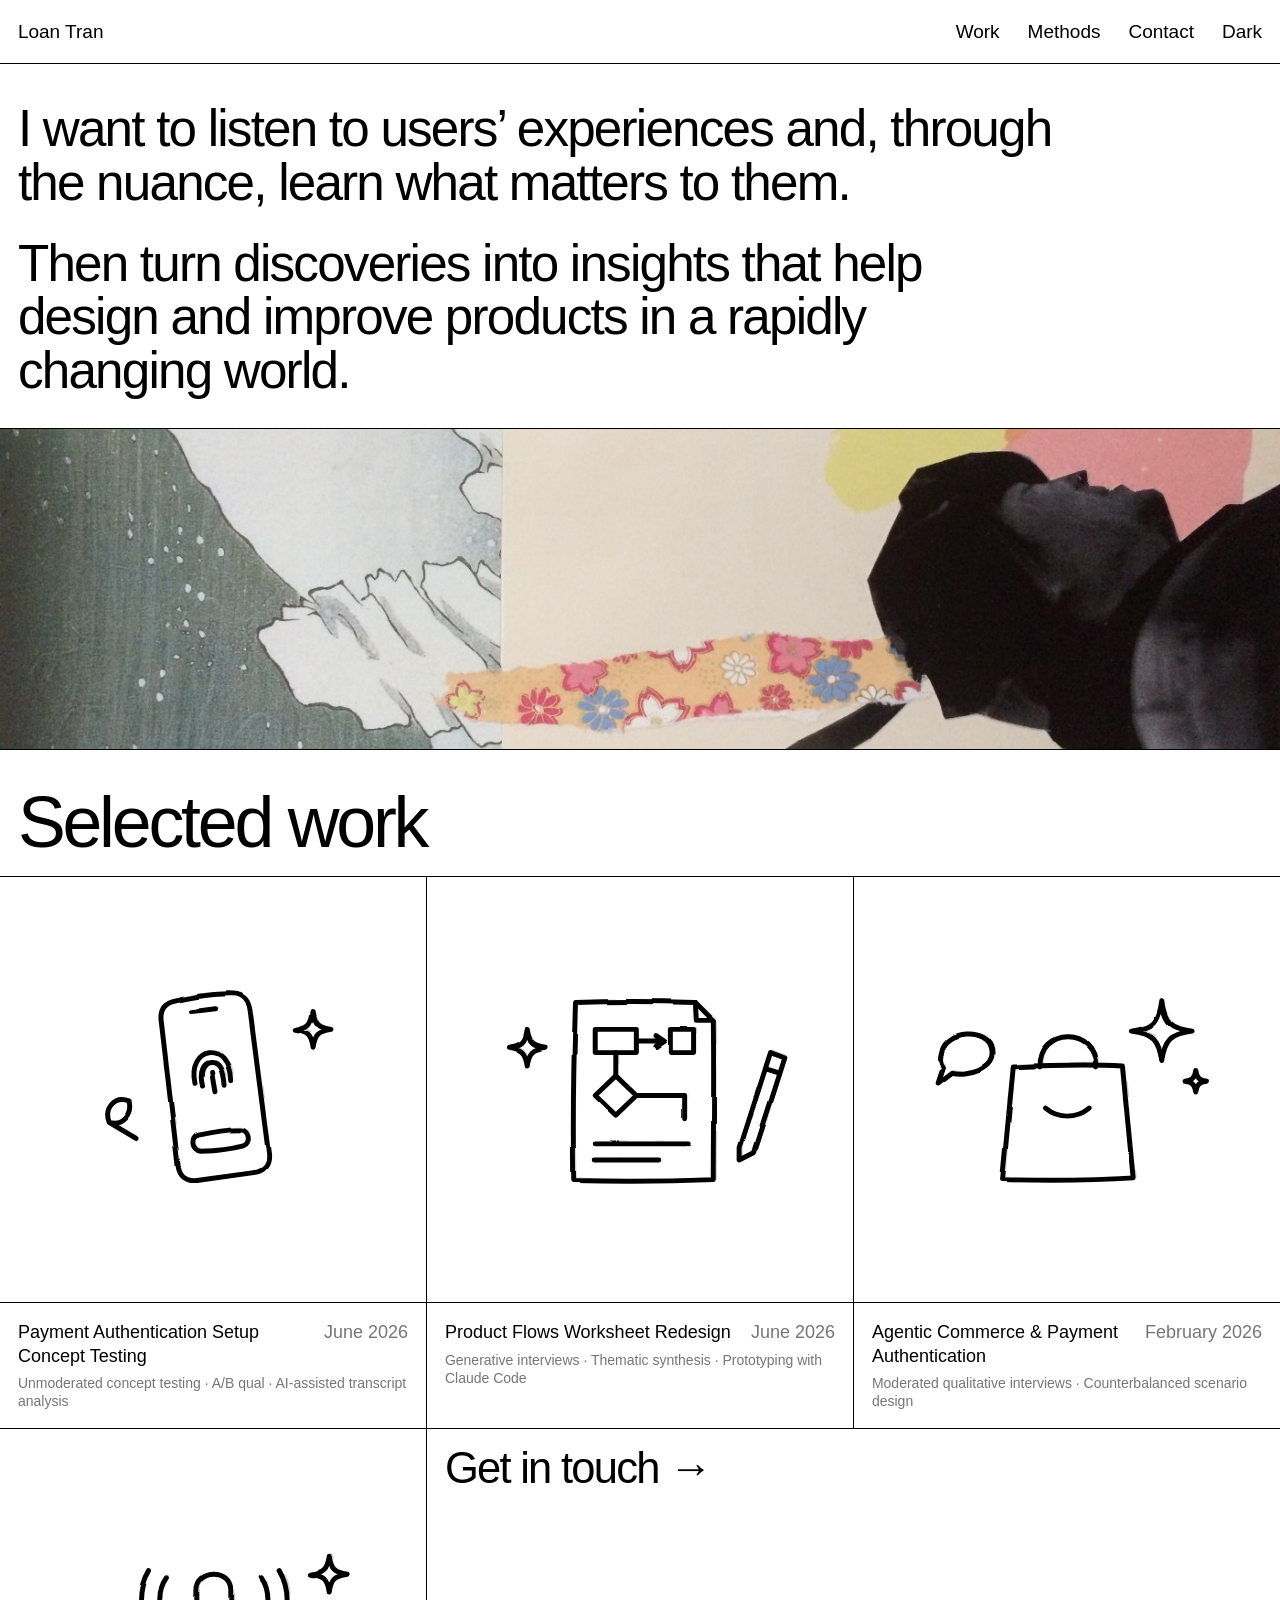
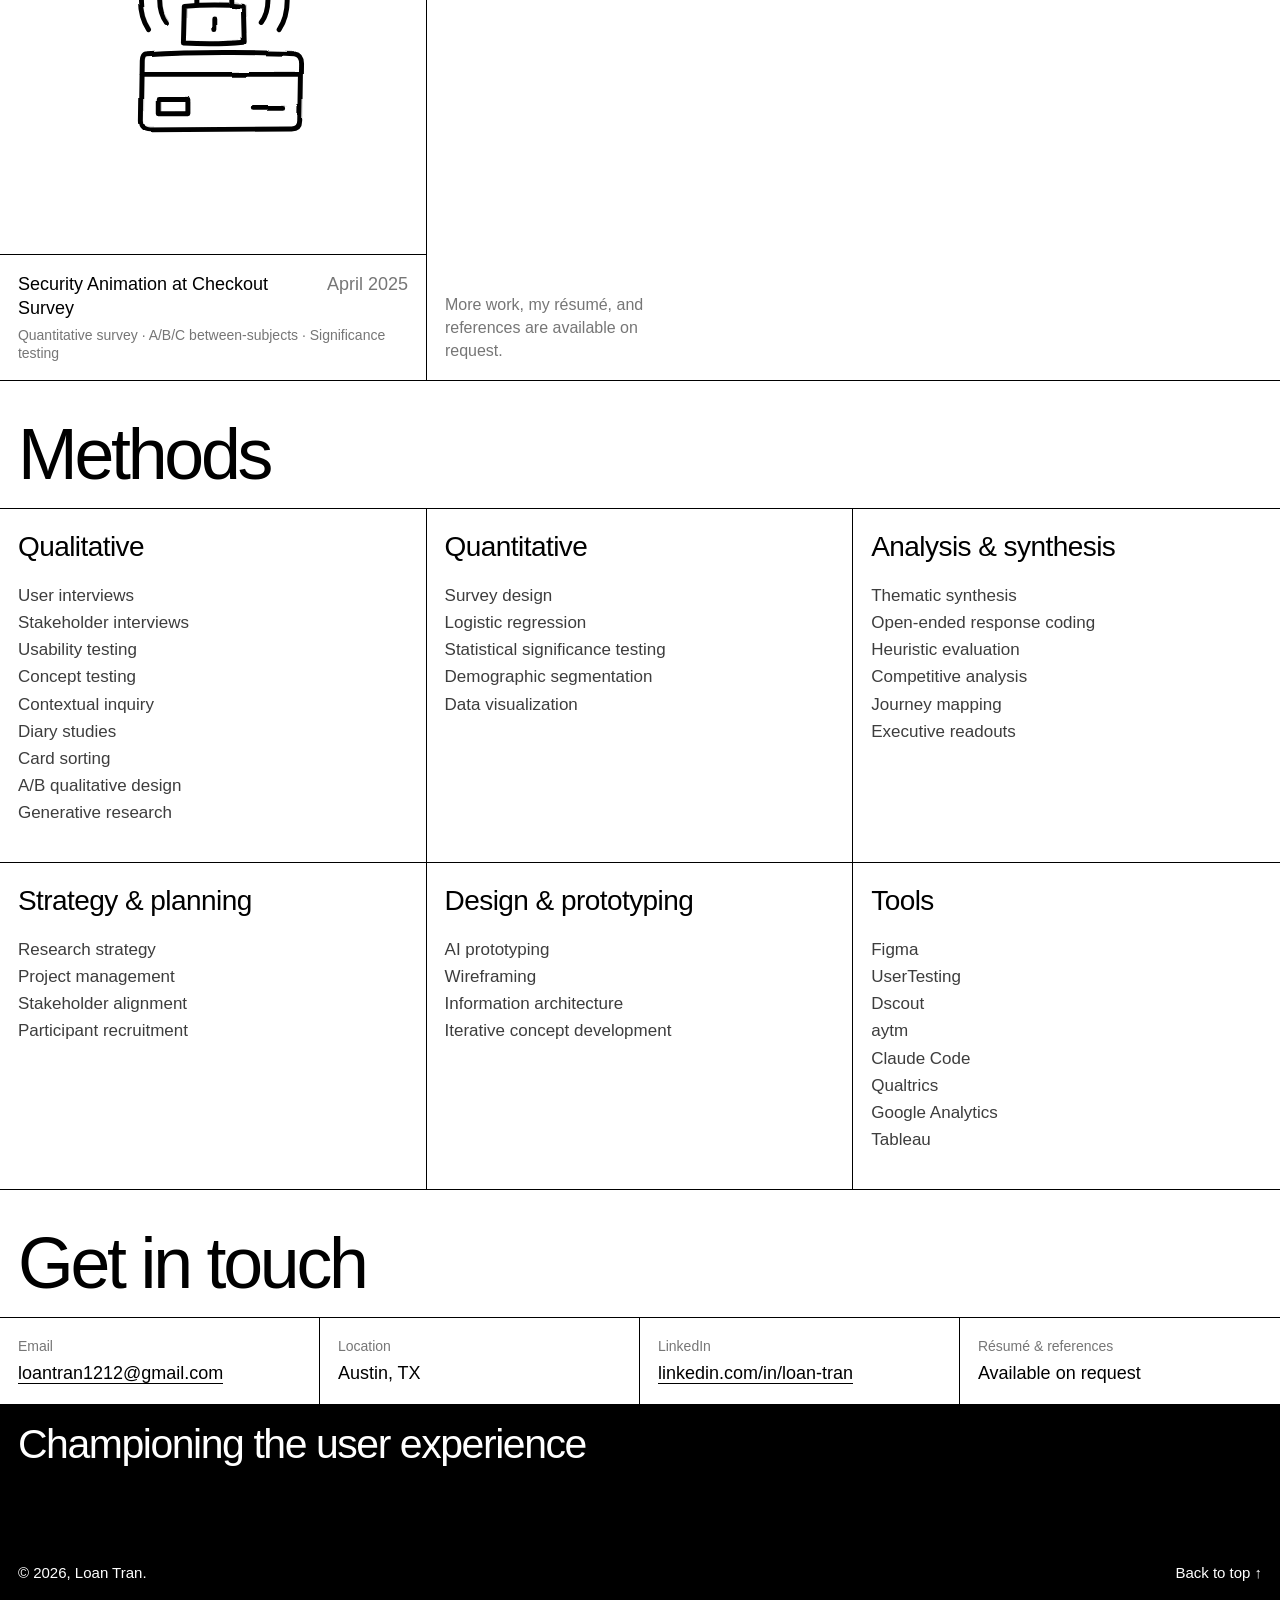
==== commit 9f92e96a: "Redesign the homepage as a ruled grid and restyle the case studies The homepage becomes a black-and-" ====
--- a/index.html
+++ b/index.html
@@ -10,272 +10,414 @@
 <meta property="og:title" content="Loan Tran — UX Researcher">
 <meta property="og:description" content="UX researcher working on payment authentication, consumer trust, and AI-assisted commerce.">
 <meta property="og:type" content="website">
-<link rel="stylesheet" href="assets/css/style.css?v=24">
-<script>
-  // Applied before first paint so the theme never flashes.
-  try {
-    var t = localStorage.getItem("portfolio-theme");
-    if (t) document.documentElement.setAttribute("data-theme", t);
-  } catch (e) {}
-</script>
+<script>try{var t=localStorage.getItem("portfolio-theme");if(t)document.documentElement.setAttribute("data-theme",t);}catch(e){}</script>
+<style>
+  :root {
+    --paper: #ffffff;
+    --ink: #000000;
+    --ink-2: #3d3d3d;
+    --ink-3: #767676;
+    --line: #000000;
+    --hover: #f4f4f1;
+    --sans: "Helvetica Neue", Helvetica, Arial, sans-serif;
+    --pad: clamp(16px, 1.4vw, 24px);
+  }
+  @media (prefers-color-scheme: dark) {
+    :root:not([data-theme="light"]) {
+      --paper: #111111; --ink: #f2f2f2; --ink-2: #c9c9c9; --ink-3: #8f8f8f;
+      --line: #f2f2f2; --hover: #1c1c1c;
+    }
+  }
+  :root[data-theme="dark"] {
+    --paper: #111111; --ink: #f2f2f2; --ink-2: #c9c9c9; --ink-3: #8f8f8f;
+    --line: #f2f2f2; --hover: #1c1c1c;
+  }
+
+  * { box-sizing: border-box; }
+  html { -webkit-text-size-adjust: 100%; }
+  body {
+    margin: 0;
+    background: var(--paper);
+    color: var(--ink);
+    font-family: var(--sans);
+    font-size: 18px;
+    line-height: 1.45;
+    -webkit-font-smoothing: antialiased;
+  }
+  h1, h2, h3, p, ul, figure { margin: 0; }
+  a { color: inherit; text-decoration: none; }
+  .skip { position: absolute; left: -999px; }
+  .skip:focus { left: var(--pad); top: 8px; background: var(--paper); padding: 6px 10px; z-index: 10; }
+
+  /* ---------- Nav: four columns split by the page grid ---------- */
+  .nav {
+    position: sticky; top: 0; z-index: 5;
+    background: var(--paper);
+    border-bottom: 1px solid var(--line);
+    display: flex;
+    justify-content: space-between;
+    align-items: center;
+    gap: 16px;
+    height: 64px;
+    padding: 0 var(--pad);
+    font-size: 19px;
+  }
+  .nav a:hover, .nav button:hover { text-decoration: underline; text-underline-offset: 4px; }
+  .nav__links { display: flex; gap: 28px; }
+  .nav button {
+    font: inherit; color: inherit; background: none; border: 0; padding: 0; cursor: pointer;
+  }
+  @media (max-width: 640px) {
+    .nav { font-size: 16px; }
+    .nav__links { gap: 16px !important; }
+  }
+
+  /* ---------- Intro ---------- */
+  /* Hero: statement on top, collage full width underneath */
+  .hero { border-bottom: 1px solid var(--line); }
+  .hero h1 {
+    padding: clamp(24px, 3vw, 40px) var(--pad) clamp(20px, 2.4vw, 32px);
+    font-weight: 400;
+    font-size: clamp(30px, 4vw, 64px);
+    line-height: 1.04;
+    letter-spacing: -0.035em;
+    max-width: 38ch;
+  }
+  .hero h1 span { display: block; }
+  .hero h1 span + span { margin-top: 0.55em; }
+  .hero figure { border-top: 1px solid var(--line); overflow: hidden; }
+  .hero img { display: block; width: 100%; height: auto; aspect-ratio: 4 / 1; object-fit: cover; }
+
+  /* ---------- Section heads, like "Offerings  View all →" ---------- */
+  .head {
+    display: flex; justify-content: space-between; align-items: flex-end; gap: 16px;
+    padding: clamp(28px, 3vw, 44px) var(--pad) clamp(16px, 1.6vw, 22px);
+    border-bottom: 1px solid var(--line);
+  }
+  .head h2 {
+    font-weight: 400;
+    font-size: clamp(44px, 5.6vw, 88px);
+    line-height: 0.95;
+    letter-spacing: -0.045em;
+  }
+  .head a { font-size: 19px; border-bottom: 1px solid currentColor; padding-bottom: 4px; white-space: nowrap; }
+  .head a:hover { border-bottom-width: 2px; }
+
+  /* ---------- Work grid: even cells divided by hairlines ---------- */
+  .work {
+    display: grid; grid-template-columns: repeat(3, 1fr);
+    gap: 1px; background: var(--line);
+    border-bottom: 1px solid var(--line);
+  }
+  .card { display: flex; flex-direction: column; background: var(--paper); }
+  .card__art { aspect-ratio: 1 / 1; display: grid; place-items: center; border-bottom: 1px solid var(--line); transition: background 0.2s; }
+  .card__art svg { width: 84%; height: auto; overflow: visible; }
+  .card__art svg .d { fill: none; stroke: var(--ink); stroke-width: 5.5; stroke-linecap: round; stroke-linejoin: round; }
+  .card__art svg .f { fill: var(--paper); }
+  /* Hand-drawn feel: a wobble filter on the ink, plus a lighter second pencil pass */
+  .card__art svg > .ink { filter: url(#rough); }
+  .card__art svg > .pass2 { filter: url(#rough2); opacity: 0.18; }
+  .card__art svg > .pass2 .d { stroke-width: 3; fill: none; }
+  .card__art svg .obj { transform-box: fill-box; transform-origin: 50% 100%; transition: transform 0.35s cubic-bezier(.3,1.5,.5,1); }
+  .card:hover .obj { transform: rotate(-2deg) translateY(-4px); }
+  .card:hover .card__art { background: var(--hover); }
+  .card:focus-visible { outline: 3px solid var(--ink); outline-offset: -3px; }
+  .card__cap {
+    padding: var(--pad);
+    display: grid; grid-template-columns: 1fr auto; gap: 6px 20px; align-content: start;
+    font-size: 18px; line-height: 1.3;
+    min-height: 118px;
+  }
+  .card__cap .when { text-align: right; white-space: nowrap; color: var(--ink-3); }
+  .card__cap .how { grid-column: 1 / -1; font-size: 14px; color: var(--ink-3); }
+  .card--cta { justify-content: space-between; padding: var(--pad); }
+  .card--cta { grid-column: span 2; } /* fills the row while the fitness card is hidden */
+  .card--cta .cta-big { font-size: clamp(32px, 3.4vw, 52px); letter-spacing: -0.04em; line-height: 1; }
+  .card--cta p { font-size: 16px; color: var(--ink-3); max-width: 24ch; }
+  .card--cta:hover { background: var(--hover); }
+  @media (max-width: 960px) { .work { grid-template-columns: 1fr 1fr; } }
+  @media (max-width: 600px) { .work { grid-template-columns: 1fr; } .card--cta { min-height: 220px; } }
+  @media (prefers-reduced-motion: reduce) { .card__art, .card__art svg .obj { transition: none; } .card:hover .obj { transform: none; } }
+
+  /* ---------- Methods: ruled cells ---------- */
+  .methods { display: grid; grid-template-columns: repeat(3, 1fr); }
+  .methods > div { padding: var(--pad) var(--pad) calc(var(--pad) * 2); border-bottom: 1px solid var(--line); border-right: 1px solid var(--line); }
+  .methods > div:nth-child(3n) { border-right: 0; }
+  .methods h3 { font-weight: 400; font-size: 28px; letter-spacing: -0.02em; margin-bottom: 14px; }
+  .methods ul { list-style: none; padding: 0; color: var(--ink-2); font-size: 17px; line-height: 1.6; }
+  @media (max-width: 860px) {
+    .methods { grid-template-columns: 1fr 1fr; }
+    .methods > div:nth-child(3n) { border-right: 1px solid var(--line); }
+    .methods > div:nth-child(2n) { border-right: 0; }
+  }
+  @media (max-width: 520px) {
+    .methods { grid-template-columns: 1fr; }
+    .methods > div { border-right: 0 !important; }
+  }
+
+  /* ---------- Contact ---------- */
+  .contact-row { display: grid; grid-template-columns: repeat(4, 1fr); border-bottom: 1px solid var(--line); }
+  .contact-row > div { padding: var(--pad); border-right: 1px solid var(--line); font-size: 18px; }
+  .contact-row > div:last-child { border-right: 0; }
+  .contact-row span { display: block; font-size: 14px; color: var(--ink-3); margin-bottom: 4px; }
+  .contact-row a { border-bottom: 1px solid currentColor; }
+  @media (max-width: 900px) { .contact-row { grid-template-columns: 1fr 1fr; } .contact-row > div:nth-child(2) { border-right: 0; } .contact-row > div:nth-child(-n+2) { border-bottom: 1px solid var(--line); } }
+  @media (max-width: 640px) {
+    .contact-row { grid-template-columns: 1fr; }
+    .contact-row > div { border-right: 0; border-bottom: 1px solid var(--line); }
+    .contact-row > div:last-child { border-bottom: 0; }
+  }
+
+  /* ---------- Black footer ---------- */
+  footer { background: #000; color: #fff; padding: var(--pad); font-size: 19px; line-height: 1.35; }
+  :root[data-theme="dark"] footer { background: #000; border-top: 1px solid var(--line); }
+  footer .tagline { font-size: clamp(26px, 3.2vw, 48px); line-height: 1.05; letter-spacing: -0.035em; min-height: 120px; }
+  footer .base { display: flex; justify-content: space-between; font-size: 15px; margin-top: 20px; }
+  footer a:hover { text-decoration: underline; }
+  @media (max-width: 640px) { footer .tagline { min-height: 0; } }
+</style>
 </head>
 <body>
 
-<a class="skip-link" href="#main">Skip to content</a>
-
-<header class="site-header">
-  <div class="wrap site-header__inner">
-    <a class="wordmark" href="index.html">Loan Tran<span>User Experience Researcher</span></a>
-    <nav class="site-nav" aria-label="Primary">
-      <span class="site-nav__links">
-        <a href="#work">Work</a>
-        <a href="#skills">Skills</a>
-      </span>
-      <a class="nav-download" href="#contact">
-        Résumé
-      </a>
-      <button class="theme-toggle" type="button" aria-label="Switch to dark theme">
-        <svg class="icon-moon" viewBox="0 0 24 24" fill="none" stroke="currentColor" stroke-width="1.8" stroke-linecap="round" stroke-linejoin="round" aria-hidden="true"><path d="M21 12.79A9 9 0 1 1 11.21 3 7 7 0 0 0 21 12.79z"/></svg>
-        <svg class="icon-sun" viewBox="0 0 24 24" fill="none" stroke="currentColor" stroke-width="1.8" stroke-linecap="round" stroke-linejoin="round" aria-hidden="true"><circle cx="12" cy="12" r="4"/><path d="M12 2v2M12 20v2M4.93 4.93l1.41 1.41M17.66 17.66l1.41 1.41M2 12h2M20 12h2M6.34 17.66l-1.41 1.41M19.07 4.93l-1.41 1.41"/></svg>
-      </button>
-    </nav>
-  </div>
-</header>
+<a class="skip" href="#main">Skip to content</a>
+
+<svg width="0" height="0" style="position:absolute" aria-hidden="true" focusable="false">
+  <filter id="rough" x="-10%" y="-10%" width="120%" height="120%">
+    <feTurbulence type="fractalNoise" baseFrequency="0.02" numOctaves="1" seed="4"/>
+    <feDisplacementMap in="SourceGraphic" scale="3.5" xChannelSelector="R" yChannelSelector="G"/>
+  </filter>
+  <filter id="rough2" x="-10%" y="-10%" width="120%" height="120%">
+    <feTurbulence type="fractalNoise" baseFrequency="0.03" numOctaves="1" seed="11"/>
+    <feDisplacementMap in="SourceGraphic" scale="4" xChannelSelector="R" yChannelSelector="G"/>
+  </filter>
+</svg>
+
+<nav class="nav" aria-label="Primary">
+  <a href="#top">Loan Tran</a>
+  <span class="nav__links">
+    <a href="#work">Work</a>
+    <a href="#methods">Methods</a>
+    <a href="#contact">Contact</a>
+    <button type="button" class="theme" aria-label="Switch theme">Dark</button>
+  </span>
+</nav>
 
 <main id="main">
 
-  <!-- ---------- Hero ---------- -->
-  <section class="hero">
-    <div class="wrap">
-      <h1 class="visually-hidden">Loan Tran — UX Researcher</h1>
-      <figure class="hero-art">
-        <img src="assets/img/up-the-mountain.jpg" width="1400" height="350"
-             alt="A paper collage: a dark green field flecked with falling snow, an inked mountain in grey and white, a torn strip of floral washi paper, and a figure in silhouette with their head tipped back, looking up."
-             decoding="async">
-      </figure>
-
-      <p class="lede">
-        I want to listen to users&rsquo; experiences. Through the nuance, I want
-        to learn what matters to them. To look at data and ask:
-        <em><strong>What is the story here?</strong></em> And turn discoveries into actionable
-        insights that help design and improve products and services in a rapidly
-        changing world.
-      </p>
-
-    </div>
+  <section class="hero" id="top">
+    <h1><span>I want to listen to users&rsquo; experiences and, through the nuance, learn what matters to them.</span> <span>Then turn discoveries into insights that help design and improve products in a rapidly changing world.</span></h1>
+    <figure>
+      <img src="assets/img/up-the-mountain.jpg" width="1400" height="350"
+           alt="A paper collage: a dark green field flecked with falling snow, an inked mountain in grey and white, a torn strip of floral washi paper, and a figure in silhouette with their head tipped back, looking up."
+           decoding="async">
+    </figure>
   </section>
 
   <!-- ---------- Work ---------- -->
-  <section class="section" id="work">
-    <div class="wrap">
-      <div class="section__head">
-        <h2>Selected work</h2>
-      </div>
-
-      <ul class="work-list">
-
-        <li class="work-item">
-          <a class="work-item__link" href="concept-testing.html">
-            <span class="work-item__body">
-              <span class="work-item__title">Payment Authentication Setup Concept Testing</span>
-              <span class="work-item__date">June 2026</span>
-              <span class="work-item__summary">
-                Three rounds of unmoderated qualitative testing on a payment authentication setup experience. Iterations focused on CTA button copy and presenting <em>enough</em> context for users without overburdening them with information.
-              </span>
-              <span class="tag-row">
-                <span class="tag tag--scale">n = 27</span>
-                <span class="tag tag--scale">3 rounds</span>
-                <span class="tag tag--scale">UK + US</span>
-                <span class="tag">Unmoderated concept testing</span>
-                <span class="tag">A/B qual</span>
-                <span class="tag">AI-assisted transcript analysis</span>
-              </span>
-            </span>
-          </a>
-        </li>
-
-        <li class="work-item">
-          <a class="work-item__link" href="product-flows-worksheet.html">
-            <span class="work-item__body">
-              <span class="work-item__title">Product Flows Worksheet Redesign</span>
-              <span class="work-item__date">June 2026</span>
-              <span class="work-item__summary">
-                A single design file was the team's source of truth for payment
-                authentication flows — the artifact clients, regional partners, and
-                internal teams all looked to for alignment. With the product about to
-                scale into new regions and cover new authentication technologies, we
-                explored what the worksheet would need to become to keep serving its
-                users.
-              </span>
-              <span class="tag-row">
-                <span class="tag tag--scale">n = 7</span>
-                <span class="tag">Generative interviews</span>
-                <span class="tag">Synthesis</span>
-                <span class="tag">Prototyping with Claude Code</span>
-              </span>
-            </span>
-          </a>
-        </li>
-
-        <li class="work-item">
-          <a class="work-item__link" href="agentic-commerce.html">
-            <span class="work-item__body">
-              <span class="work-item__title">Agentic Commerce &amp; Payment Authentication</span>
-              <span class="work-item__date">February 2026</span>
-              <span class="work-item__summary">
-                What are users' thoughts when it comes to AI-assisted purchases? A moderated qualitative study to understand users' needs, expectations, and concerns around AI-assisted commerce and payment authentication.
-              </span>
-              <span class="tag-row">
-                <span class="tag tag--scale">n = 24</span>
-                <span class="tag tag--scale">4 countries</span>
-                <span class="tag tag--scale">90-min sessions</span>
-                <span class="tag">Moderated qual</span>
-                <span class="tag">Counterbalanced</span>
-              </span>
-            </span>
-          </a>
-        </li>
-
-        <li class="work-item">
-          <a class="work-item__link" href="checkout-animation.html">
-            <span class="work-item__body">
-              <span class="work-item__title">Security Animation at Checkout Survey</span>
-              <span class="work-item__date">April 2025</span>
-              <span class="work-item__summary">
-                An A/B/C between-subjects test of two security animations against no
-                animation at all, fielded simultaneously in two markets. The goal was to understand whether the animations increased users' trust in the checkout experience and their likelihood to complete a purchase.
-              </span>
-              <span class="tag-row">
-                <span class="tag tag--scale">n = 1,800</span>
-                <span class="tag tag--scale">US + India</span>
-                <span class="tag">A/B/C design</span>
-                <span class="tag">Significance testing</span>
-                <span class="tag">Dual-market fielding</span>
-              </span>
-            </span>
-          </a>
-        </li>
-
-      </ul>
+  <section id="work">
+    <div class="head">
+      <h2>Selected work</h2>
+    </div>
+
+    <div class="work">
+
+      <a class="card" href="concept-testing.html">
+        <div class="card__art" aria-hidden="true"><svg viewBox="0 0 400 300">
+ <g class="obj"><g transform="rotate(-7 200 150)">
+  <path class="d f" d="M170 46 C202 43 224 44 236 46 C248 48 252 56 252 68 L253 228 C253 240 246 247 234 247 L170 248 C158 248 151 241 151 229 L152 66 C152 54 158 47 170 46 Z"/>
+  <path class="d" d="M188 60 H214"/>
+  <path class="d" d="M181 140 C179 119 190 108 201 108 C213 108 223 119 221 142"/>
+  <path class="d" d="M189 144 C187 128 193 119 201 119 C210 119 214 128 213 146"/>
+  <path class="d" d="M201 130 L202 152"/>
+  <path class="d" d="M178 198 C200 196 214 196 226 198 C234 199 236 214 226 216 C212 218 196 218 178 216 C168 214 168 199 178 198 Z"/>
+ </g></g>
+ <path class="d" d="M312 62 C314 76 318 80 332 82 C318 84 314 88 312 102 C310 88 306 84 292 82 C306 80 310 76 312 62 Z"/>
+ <path class="d" d="M84 186 C78 170 90 156 106 162 C110 178 100 190 84 186 Z M84 186 L114 204"/>
+</svg></div>
+        <div class="card__cap">
+          <span>Payment Authentication Setup Concept Testing</span>
+          <span class="when">June 2026</span>
+          <span class="how">Unmoderated concept testing · A/B qual · AI-assisted transcript analysis</span>
+        </div>
+      </a>
+
+      <a class="card" href="product-flows-worksheet.html">
+        <div class="card__art" aria-hidden="true"><svg viewBox="0 0 400 300">
+ <g class="obj">
+  <path class="d f" d="M128 52 C180 50 230 51 262 52 L282 72 C283 132 282 192 282 250 C230 252 170 252 126 251 C125 190 126 112 128 52 Z"/>
+  <path class="d" d="M262 52 L263 72 L282 72"/>
+  <path class="d" d="M150 82 H196 V108 H150 Z"/>
+  <path class="d" d="M196 95 H226 M218 89 L227 95 L218 101"/>
+  <path class="d" d="M234 82 H260 V108 H234 Z"/>
+  <path class="d" d="M173 108 V134"/>
+  <path class="d" d="M173 134 L196 156 L173 178 L150 156 Z"/>
+  <path class="d" d="M196 156 H250 V182"/>
+  <path class="d" d="M150 210 H254 M150 228 H220"/>
+ </g>
+ <path class="d" d="M312 214 L346 108 L362 114 L328 220 L312 228 Z M340 126 L356 131"/>
+ <path class="d" d="M74 82 C76 96 80 100 94 102 C80 104 76 108 74 122 C72 108 68 104 54 102 C68 100 72 96 74 82 Z"/>
+</svg></div>
+        <div class="card__cap">
+          <span>Product Flows Worksheet Redesign</span>
+          <span class="when">June 2026</span>
+          <span class="how">Generative interviews · Thematic synthesis · Prototyping with Claude Code</span>
+        </div>
+      </a>
+
+      <a class="card" href="agentic-commerce.html">
+        <div class="card__art" aria-hidden="true"><svg viewBox="0 0 400 300">
+ <g class="obj">
+  <path class="d f" d="M140 124 C180 122 230 121 262 123 L274 248 C230 251 170 251 128 250 Z"/>
+  <path class="d" d="M170 124 C168 80 234 78 232 124"/>
+  <path class="d" d="M176 170 C190 182 212 182 226 170"/>
+ </g>
+ <path class="d" d="M306 50 C309 74 316 81 340 84 C316 87 309 94 306 118 C303 94 296 87 272 84 C296 81 303 74 306 50 Z"/>
+ <path class="d" d="M344 128 C345 136 348 139 356 140 C348 141 345 144 344 152 C343 144 340 141 332 140 C340 139 343 136 344 128 Z"/>
+ <path class="d" d="M60 108 C64 82 112 80 116 104 C120 126 88 134 72 130 L56 142 L62 124 C58 120 58 114 60 108 Z"/>
+</svg></div>
+        <div class="card__cap">
+          <span>Agentic Commerce &amp; Payment Authentication</span>
+          <span class="when">February 2026</span>
+          <span class="how">Moderated qualitative interviews · Counterbalanced scenario design</span>
+        </div>
+      </a>
+
+      <a class="card" href="checkout-animation.html">
+        <div class="card__art" aria-hidden="true"><svg viewBox="0 0 400 300">
+ <g class="obj">
+  <path class="d f" d="M126 164 C180 161 250 161 290 163 C296 164 298 168 298 174 L297 238 C297 244 294 247 288 247 L130 248 C124 248 120 244 120 238 L121 172 C121 167 123 164 126 164 Z"/>
+  <path class="d" d="M121 186 H297"/>
+  <path class="d" d="M140 214 H172 V230 H140 Z M244 224 H278"/>
+  <path class="d" d="M182 110 V92 C182 68 220 68 220 92 V110"/>
+  <path class="d f" d="M168 110 C190 108 214 108 234 110 L235 150 C214 152 190 152 167 151 Z"/>
+  <path class="d" d="M201 124 V136"/>
+ </g>
+ <path class="d" d="M148 78 C138 92 138 114 148 128 M254 78 C264 92 264 114 254 128"/>
+ <path class="d" d="M128 70 C116 90 116 118 128 136 M274 70 C286 90 286 118 274 136"/>
+ <path class="d" d="M330 54 C332 68 336 72 350 74 C336 76 332 80 330 94 C328 80 324 76 310 74 C324 72 328 68 330 54 Z"/>
+</svg></div>
+        <div class="card__cap">
+          <span>Security Animation at Checkout Survey</span>
+          <span class="when">April 2025</span>
+          <span class="how">Quantitative survey · A/B/C between-subjects · Significance testing</span>
+        </div>
+      </a>
+
+      <!-- Fitness case study: hidden while it's under review.
+           To publish: uncomment this card, delete the "span 2" rule on .card--cta,
+           and move the page from _drafts/ to the site root (see README).
+      <a class="card" href="fitness-app-social-report.html">
+        <div class="card__art" aria-hidden="true"><svg viewBox="0 0 400 300">
+ <g class="obj">
+  <path class="d f" d="M201 58 C252 57 290 96 291 148 C292 200 252 241 200 242 C148 243 108 202 109 150 C110 98 150 59 201 58 Z"/>
+  <path class="d" d="M200 112 C222 111 238 128 238 150 C238 172 221 188 200 188 C179 188 162 172 162 150 C162 128 178 113 200 112 Z"/>
+  <path class="d" d="M201 58 L200 112 M120 194 L166 167"/>
+ </g>
+ <path class="d" d="M318 70 C322 56 342 56 342 72 C342 86 322 96 318 102 C314 96 294 86 294 72 C294 56 314 56 318 70 Z"/>
+ <path class="d" d="M72 200 C74 214 78 218 92 220 C78 222 74 226 72 240 C70 226 66 222 52 220 C66 218 70 214 72 200 Z"/>
+</svg></div>
+        <div class="card__cap">
+          <span>Data-Sharing and Social Engagement in a Fitness App</span>
+          <span class="when">December 2021</span>
+          <span class="how">Quantitative survey · Moderated 1:1 interviews</span>
+        </div>
+      </a>
+      -->
+
+      <a class="card card--cta" href="#contact">
+        <span class="cta-big">Get in touch &rarr;</span>
+        <p>More work, my résumé, and references are available on request.</p>
+      </a>
+
     </div>
   </section>
 
-  <!-- ---------- Approach ---------- -->
-  <section class="section section--sunk" id="skills">
-    <div class="wrap">
-      <div class="section__head">
-        <h2>Methods and skills</h2>
-      </div>
-
-      <div class="cap-grid">
-        <div class="cap-group">
-          <h3>Qualitative</h3>
-          <ul>
-            <li>User interviews</li>
-            <li>Stakeholder interviews</li>
-            <li>Usability testing</li>
-            <li>Concept testing</li>
-            <li>Contextual inquiry</li>
-            <li>Diary studies</li>
-            <li>Card sorting</li>
-            <li>A/B qualitative design</li>
-            <li>Generative research</li>
-          </ul>
-        </div>
-        <div class="cap-group">
-          <h3>Quantitative</h3>
-          <ul>
-            <li>Survey design</li>
-            <li>Logistic regression</li>
-            <li>Statistical significance testing</li>
-            <li>Demographic segmentation</li>
-            <li>Data visualization</li>
-          </ul>
-        </div>
-        <div class="cap-group">
-          <h3>Analysis &amp; synthesis</h3>
-          <ul>
-            <li>Thematic synthesis</li>
-            <li>Open-ended response coding</li>
-            <li>Heuristic evaluation</li>
-            <li>Competitive analysis</li>
-            <li>Journey mapping</li>
-            <li>Executive readouts</li>
-          </ul>
-        </div>
-        <div class="cap-group">
-          <h3>Strategy &amp; planning</h3>
-          <ul>
-            <li>Research strategy</li>
-            <li>Project management</li>
-            <li>Stakeholder alignment</li>
-            <li>Participant recruitment</li>
-          </ul>
-        </div>
-        <div class="cap-group">
-          <h3>Design &amp; prototyping</h3>
-          <ul>
-            <li>AI prototyping</li>
-            <li>Wireframing</li>
-            <li>Information architecture</li>
-            <li>Iterative concept development</li>
-          </ul>
-        </div>
-        <div class="cap-group">
-          <h3>Tools</h3>
-          <ul>
-            <li>Figma</li>
-            <li>UserTesting</li>
-            <li>Dscout</li>
-            <li>aytm</li>
-            <li>Claude Code</li>
-            <li>Qualtrics</li>
-            <li>Google Analytics</li>
-            <li>Tableau</li>
-          </ul>
-        </div>
-      </div>
-
+
+  <!-- ---------- Methods ---------- -->
+  <section id="methods">
+    <div class="head">
+      <h2>Methods</h2>
+    </div>
+    <div class="methods">
+      <div>
+        <h3>Qualitative</h3>
+        <ul><li>User interviews</li><li>Stakeholder interviews</li><li>Usability testing</li><li>Concept testing</li><li>Contextual inquiry</li><li>Diary studies</li><li>Card sorting</li><li>A/B qualitative design</li><li>Generative research</li></ul>
+      </div>
+      <div>
+        <h3>Quantitative</h3>
+        <ul><li>Survey design</li><li>Logistic regression</li><li>Statistical significance testing</li><li>Demographic segmentation</li><li>Data visualization</li></ul>
+      </div>
+      <div>
+        <h3>Analysis &amp; synthesis</h3>
+        <ul><li>Thematic synthesis</li><li>Open-ended response coding</li><li>Heuristic evaluation</li><li>Competitive analysis</li><li>Journey mapping</li><li>Executive readouts</li></ul>
+      </div>
+      <div>
+        <h3>Strategy &amp; planning</h3>
+        <ul><li>Research strategy</li><li>Project management</li><li>Stakeholder alignment</li><li>Participant recruitment</li></ul>
+      </div>
+      <div>
+        <h3>Design &amp; prototyping</h3>
+        <ul><li>AI prototyping</li><li>Wireframing</li><li>Information architecture</li><li>Iterative concept development</li></ul>
+      </div>
+      <div>
+        <h3>Tools</h3>
+        <ul><li>Figma</li><li>UserTesting</li><li>Dscout</li><li>aytm</li><li>Claude Code</li><li>Qualtrics</li><li>Google Analytics</li><li>Tableau</li></ul>
+      </div>
     </div>
   </section>
 
   <!-- ---------- Contact ---------- -->
-  <section class="section" id="contact">
-    <div class="wrap">
-      <div class="section__head">
-        <h2>Get in touch</h2>
-      </div>
-
-      <div class="contact-grid">
-        <div class="contact-item">
-          <div class="contact-item__key">Email</div>
-          <div class="contact-item__val"><a href="mailto:loantran1212@gmail.com">loantran1212@gmail.com</a></div>
-        </div>
-        <div class="contact-item">
-          <div class="contact-item__key">Location</div>
-          <div class="contact-item__val">Austin, TX</div>
-        </div>
-        <div class="contact-item">
-          <div class="contact-item__key">LinkedIn</div>
-          <div class="contact-item__val"><a href="https://www.linkedin.com/in/loan-tran-957567ab/" target="_blank" rel="noopener">linkedin.com/in/loan-tran</a></div>
-        </div>
-        <div class="contact-item">
-          <div class="contact-item__key">Résumé &amp; references</div>
-          <div class="contact-item__val contact-item__val--muted">Available on request</div>
-        </div>
-      </div>
+  <section id="contact">
+    <div class="head">
+      <h2>Get in touch</h2>
+    </div>
+    <div class="contact-row">
+      <div><span>Email</span><a href="mailto:loantran1212@gmail.com">loantran1212@gmail.com</a></div>
+      <div><span>Location</span>Austin, TX</div>
+      <div><span>LinkedIn</span><a href="https://www.linkedin.com/in/loan-tran-957567ab/" target="_blank" rel="noopener">linkedin.com/in/loan-tran</a></div>
+      <div><span>Résumé &amp; references</span>Available on request</div>
     </div>
   </section>
 
 </main>
 
-<footer class="site-footer">
-  <div class="wrap site-footer__inner">
-    <span>© <span id="year">2026</span> Loan Tran</span>
+<footer>
+  <p class="tagline">Championing the user experience</p>
+  <div class="base">
+    <span>© <span id="year">2026</span>, Loan Tran.</span>
+    <a href="#top">Back to top &uarr;</a>
   </div>
 </footer>
 
-<script src="assets/js/main.js"></script>
-<script>document.getElementById("year").textContent = new Date().getFullYear();</script>
+<script>
+  // Sketch pass: wrap each doodle in an inked group and lay a lighter, wobblier copy on top.
+  document.querySelectorAll(".card__art svg").forEach(function (svg) {
+    var ink = document.createElementNS("http://www.w3.org/2000/svg", "g");
+    ink.setAttribute("class", "ink");
+    while (svg.firstChild) ink.appendChild(svg.firstChild);
+    svg.appendChild(ink);
+    var pass = ink.cloneNode(true);
+    pass.setAttribute("class", "pass2");
+    pass.setAttribute("transform", "translate(1.5 -1)");
+    svg.appendChild(pass);
+  });
+  document.getElementById("year").textContent = new Date().getFullYear();
+  // Same storage key as the live site, so a chosen theme carries across pages.
+  (function () {
+    var root = document.documentElement, btn = document.querySelector(".theme");
+    function isDark() {
+      var t = root.getAttribute("data-theme");
+      return t ? t === "dark" : matchMedia("(prefers-color-scheme: dark)").matches;
+    }
+    function label() { btn.textContent = isDark() ? "Light" : "Dark"; }
+    btn.addEventListener("click", function () {
+      var next = isDark() ? "light" : "dark";
+      root.setAttribute("data-theme", next);
+      try { localStorage.setItem("portfolio-theme", next); } catch (e) {}
+      label();
+    });
+    label();
+  })();
+</script>
 </body>
 </html>
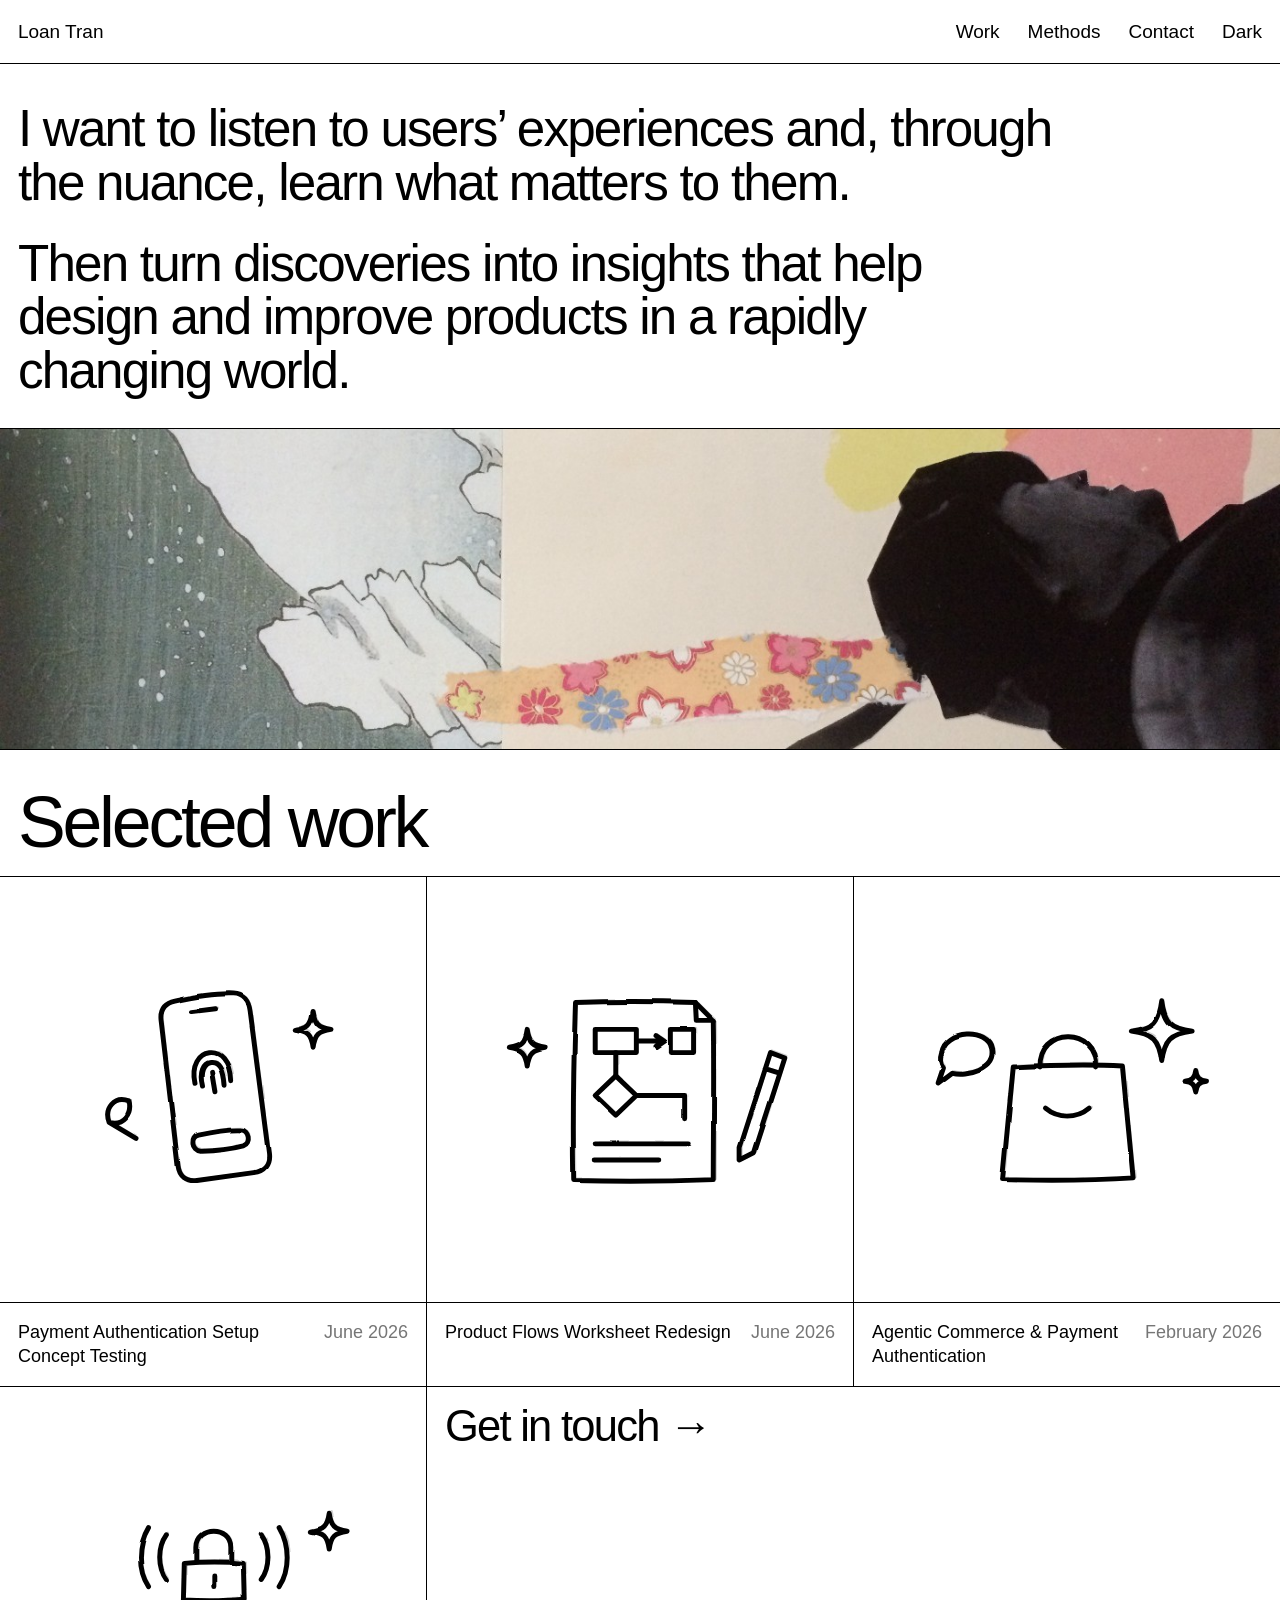
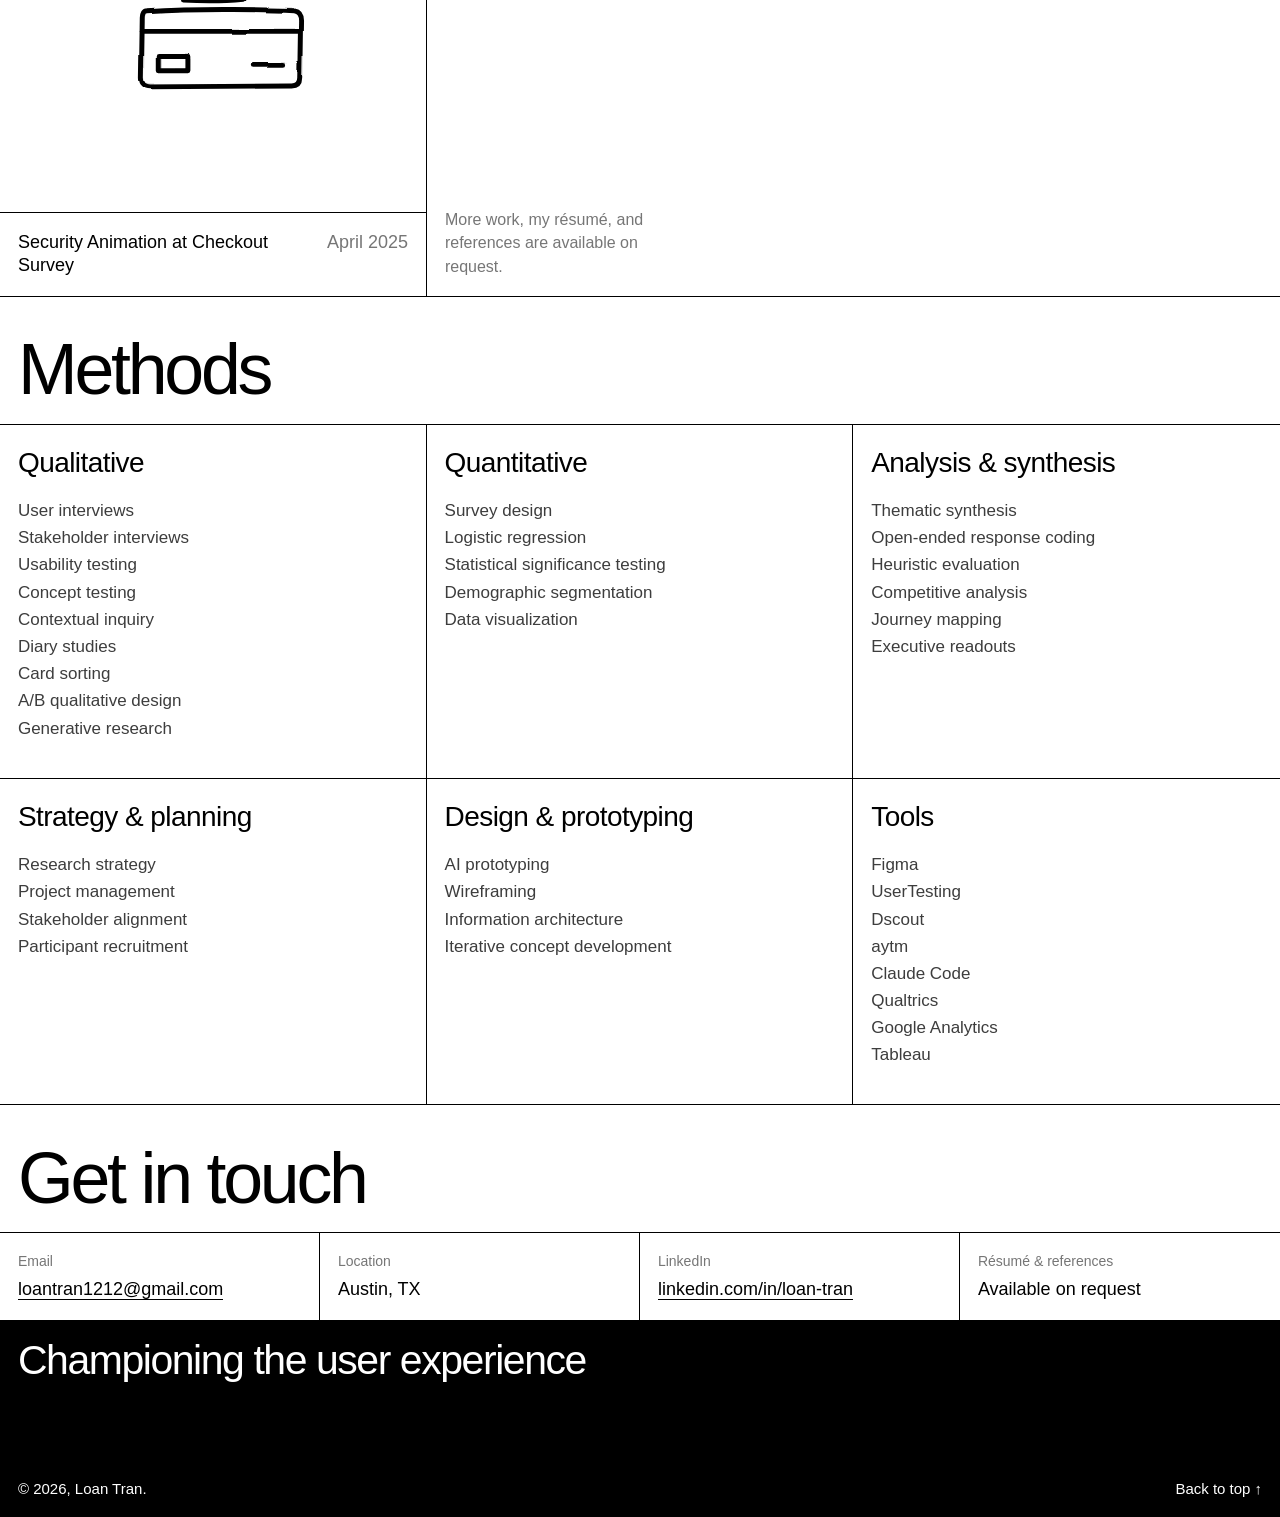
==== commit f0741d30: "Drop the methods line from the homepage work cards Each card now carries only the study title and da" ====
--- a/index.html
+++ b/index.html
@@ -126,10 +126,9 @@
     padding: var(--pad);
     display: grid; grid-template-columns: 1fr auto; gap: 6px 20px; align-content: start;
     font-size: 18px; line-height: 1.3;
-    min-height: 118px;
+    min-height: 0;
   }
   .card__cap .when { text-align: right; white-space: nowrap; color: var(--ink-3); }
-  .card__cap .how { grid-column: 1 / -1; font-size: 14px; color: var(--ink-3); }
   .card--cta { justify-content: space-between; padding: var(--pad); }
   .card--cta { grid-column: span 2; } /* fills the row while the fitness card is hidden */
   .card--cta .cta-big { font-size: clamp(32px, 3.4vw, 52px); letter-spacing: -0.04em; line-height: 1; }
@@ -237,7 +236,6 @@
         <div class="card__cap">
           <span>Payment Authentication Setup Concept Testing</span>
           <span class="when">June 2026</span>
-          <span class="how">Unmoderated concept testing · A/B qual · AI-assisted transcript analysis</span>
         </div>
       </a>
 
@@ -260,7 +258,6 @@
         <div class="card__cap">
           <span>Product Flows Worksheet Redesign</span>
           <span class="when">June 2026</span>
-          <span class="how">Generative interviews · Thematic synthesis · Prototyping with Claude Code</span>
         </div>
       </a>
 
@@ -278,7 +275,6 @@
         <div class="card__cap">
           <span>Agentic Commerce &amp; Payment Authentication</span>
           <span class="when">February 2026</span>
-          <span class="how">Moderated qualitative interviews · Counterbalanced scenario design</span>
         </div>
       </a>
 
@@ -299,7 +295,6 @@
         <div class="card__cap">
           <span>Security Animation at Checkout Survey</span>
           <span class="when">April 2025</span>
-          <span class="how">Quantitative survey · A/B/C between-subjects · Significance testing</span>
         </div>
       </a>
 
@@ -319,7 +314,6 @@
         <div class="card__cap">
           <span>Data-Sharing and Social Engagement in a Fitness App</span>
           <span class="when">December 2021</span>
-          <span class="how">Quantitative survey · Moderated 1:1 interviews</span>
         </div>
       </a>
       -->
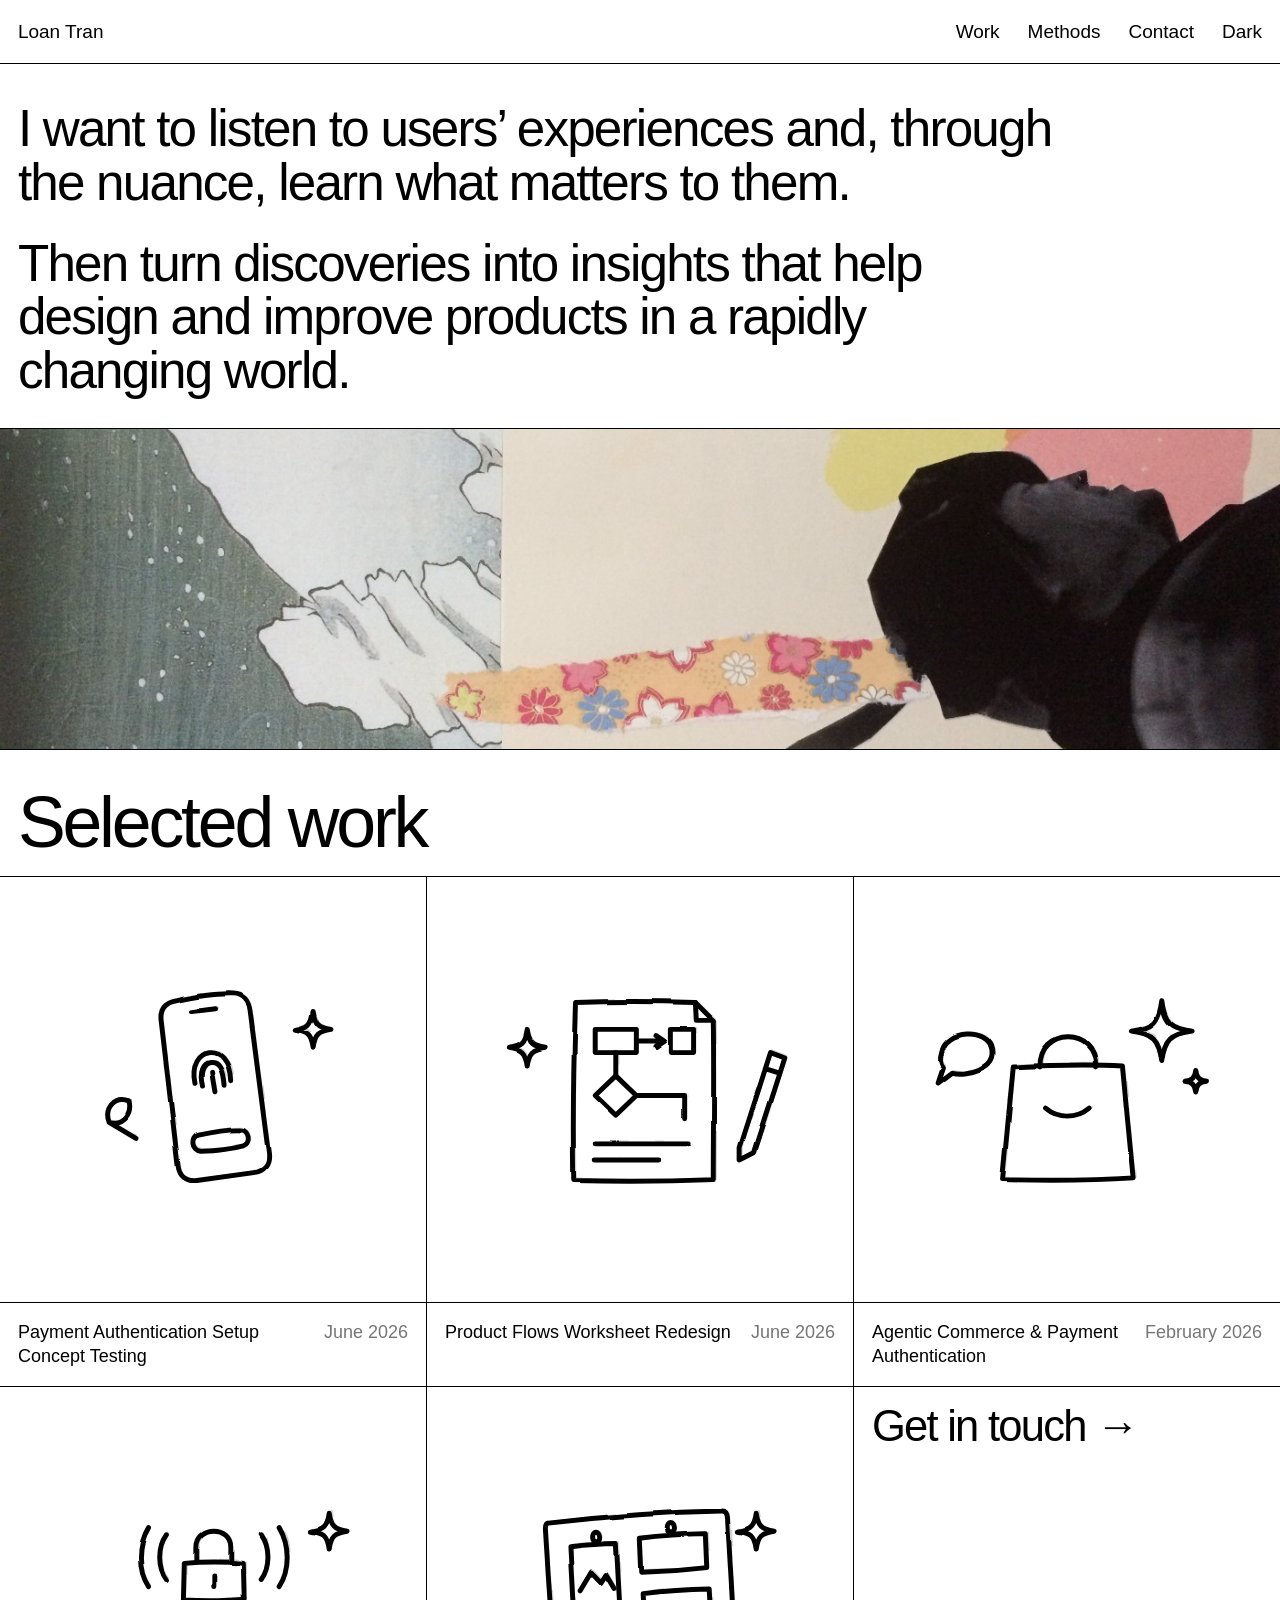
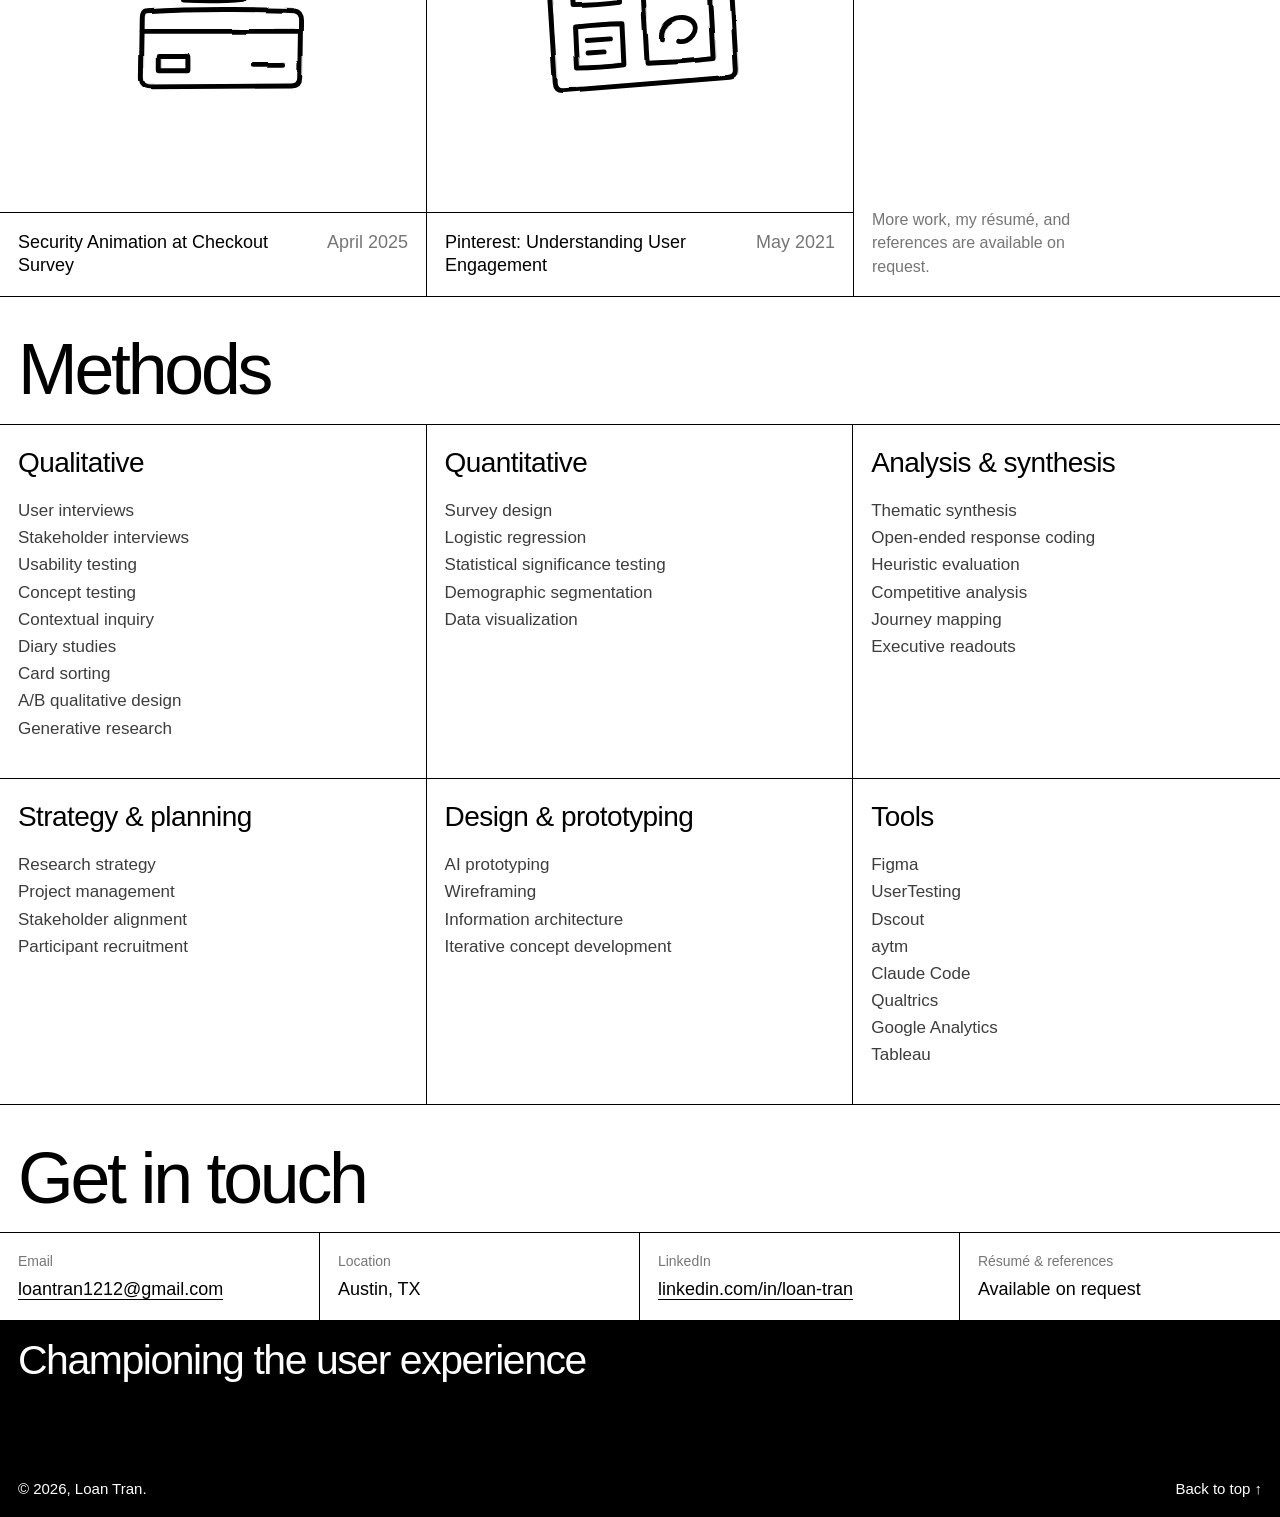
==== commit c28ca6be: "Add the Pinterest user engagement study as a case study The term paper is reproduced verbatim in the" ====
--- a/index.html
+++ b/index.html
@@ -130,7 +130,6 @@
   }
   .card__cap .when { text-align: right; white-space: nowrap; color: var(--ink-3); }
   .card--cta { justify-content: space-between; padding: var(--pad); }
-  .card--cta { grid-column: span 2; } /* fills the row while the fitness card is hidden */
   .card--cta .cta-big { font-size: clamp(32px, 3.4vw, 52px); letter-spacing: -0.04em; line-height: 1; }
   .card--cta p { font-size: 16px; color: var(--ink-3); max-width: 24ch; }
   .card--cta:hover { background: var(--hover); }
@@ -298,8 +297,30 @@
         </div>
       </a>
 
+      <a class="card" href="pinterest-user-engagement.html">
+        <div class="card__art" aria-hidden="true"><svg viewBox="0 0 400 300">
+ <g class="obj"><g transform="rotate(-4 200 150)">
+  <path class="d f" d="M104 58 C170 55 240 55 298 58 C302 58 304 61 304 66 L302 236 C302 241 299 244 294 244 L108 246 C102 246 99 243 99 237 L100 66 C100 61 101 58 104 58 Z"/>
+  <path class="d" d="M126 86 C146 85 162 85 178 86 L177 152 C160 153 144 153 125 152 Z"/>
+  <path class="d" d="M134 136 L148 116 L158 128 L164 120 L172 136"/>
+  <path class="d" d="M204 82 C222 81 260 81 278 82 L277 120 C258 121 222 121 203 120 Z"/>
+  <path class="d" d="M204 144 C222 143 260 143 278 144 L277 222 C258 223 222 223 203 222 Z"/>
+  <path class="d" d="M222 196 C222 176 244 168 256 178 C266 188 252 204 240 200"/>
+  <path class="d" d="M126 176 C146 175 162 175 178 176 L177 222 C160 223 144 223 125 222 Z"/>
+  <path class="d" d="M138 192 H164 M138 206 H156"/>
+  <path class="d f" d="M152 78 C152 70 160 70 160 78 C160 84 152 84 152 78 Z"/>
+  <path class="d f" d="M236 74 C236 66 244 66 244 74 C244 80 236 80 236 74 Z"/>
+ </g></g>
+ <path class="d" d="M330 54 C332 68 336 72 350 74 C336 76 332 80 330 94 C328 80 324 76 310 74 C324 72 328 68 330 54 Z"/>
+</svg></div>
+        <div class="card__cap">
+          <span>Pinterest: Understanding User Engagement</span>
+          <span class="when">May 2021</span>
+        </div>
+      </a>
+
       <!-- Fitness case study: hidden while it's under review.
-           To publish: uncomment this card, delete the "span 2" rule on .card--cta,
+           To publish: uncomment this card, move it above the Pinterest card, give .card--cta "grid-column: 1 / -1",
            and move the page from _drafts/ to the site root (see README).
       <a class="card" href="fitness-app-social-report.html">
         <div class="card__art" aria-hidden="true"><svg viewBox="0 0 400 300">
